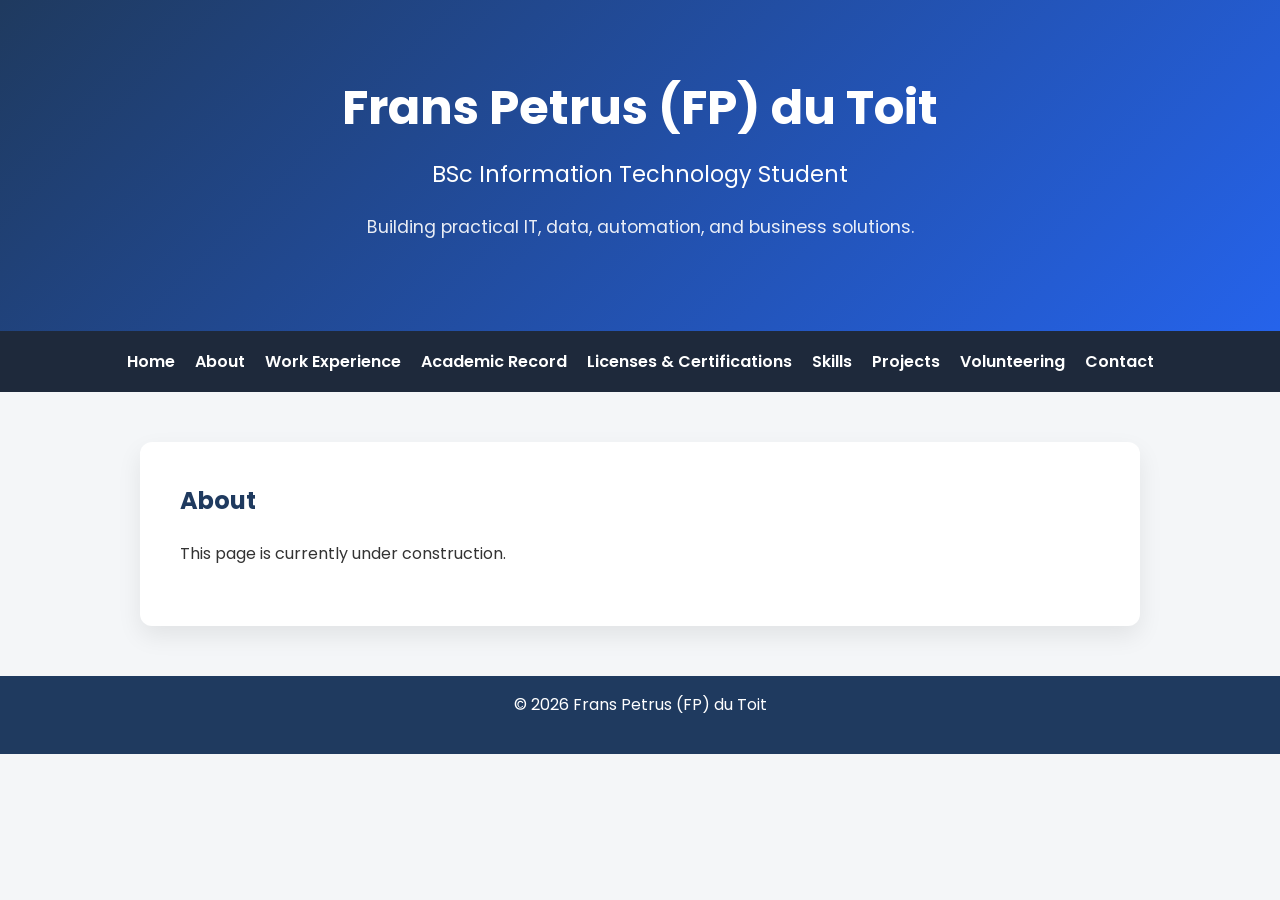
==== about.html @ 180866f0 "Create professional homepage hero section" ====
<!DOCTYPE html>
<html lang="en">
<head>
    <meta charset="UTF-8">
    <meta name="viewport" content="width=device-width, initial-scale=1.0">
    <title>Professional Portfolio | About</title>

    <link rel="preconnect" href="https://fonts.googleapis.com">
    <link rel="preconnect" href="https://fonts.gstatic.com" crossorigin>
    <link href="https://fonts.googleapis.com/css2?family=Poppins:wght@300;400;600;700&display=swap" rel="stylesheet">
    
    <link rel="stylesheet" href="style.css">
</head>
<body>

<header>
    <h1>Frans Petrus (FP) du Toit</h1>

    <p class="subtitle">
        BSc Information Technology Student
    </p>

    <p class="tagline">
        Building practical IT, data, automation, and business solutions.
    </p>
</header>

<nav>
    <a href="index.html">Home</a>
    <a href="about.html">About</a>
    <a href="work-experience.html">Work Experience</a>
    <a href="academic-record.html">Academic Record</a>
    <a href="licenses-certifications.html">Licenses & Certifications</a>
    <a href="skills.html">Skills</a>
    <a href="projects.html">Projects</a>
    <a href="volunteering.html">Volunteering</a>
    <a href="contact.html">Contact</a>
</nav>

<main>
    <h2>About</h2>

    <p>
        This page is currently under construction.
    </p>
</main>

<footer>
    <p>&copy; 2026 Frans Petrus (FP) du Toit</p>
</footer>

</body>
</html>
---- style.css ----
/* Reset some default browser spacing */
* {
    margin: 0;
    padding: 0;
    box-sizing: border-box;
}

/* General page styling */
body {
    font-family: "Poppins", Arial, sans-serif;
    line-height: 1.6;
    background-color: #f4f6f8;
    color: #333333;
}

/* Header */
header {
    background: linear-gradient(135deg, #1f3a5f, #2563eb);
    color: white;
    text-align: center;
    padding: 70px 20px;
}

/* Navigation */
nav {
    background-color: #1e293b;
    display: flex;
    justify-content: center;
    flex-wrap: wrap;
    gap: 20px;
    padding: 18px;
}

nav a {
    color: white;
    text-decoration: none;
    font-weight: 600;
    transition: color 0.3s ease;
}

nav a:hover {
    color: #38bdf8;
}

/* Main content */
main {
    max-width: 1000px;
    margin: 50px auto;
    padding: 40px;
    background: white;
    border-radius: 12px;
    box-shadow: 0 10px 25px rgba(0,0,0,0.08);
}

/* Footer */
footer {
    background-color: #1f3a5f;
    color: white;
    text-align: center;
    padding: 1rem;
    margin-top: 40px;
}

h1 {
    font-size: 3rem;
}

h2 {
    margin-bottom: 20px;
    color: #1f3a5f;
}

p {
    margin-bottom: 20px;
}

.button {
    display: inline-block;
    margin-top: 20px;
    margin-right: 15px;
    padding: 14px 28px;
    background-color: #2563eb;
    color: white;
    text-decoration: none;
    border-radius: 8px;
    font-weight: 600;
    transition: all 0.3s ease;
}

.button:hover {
    background-color: #1d4ed8;
    transform: translateY(-2px);
}

.button.secondary {
    background-color: #475569;
}

.button.secondary:hover {
    background-color: #334155;
}

.subtitle {
    font-size: 1.4rem;
    margin-top: 10px;
    font-weight: 400;
}

.tagline {
    margin-top: 20px;
    font-size: 1.1rem;
    opacity: 0.9;
}

nav a.active {
    color: #38bdf8;
}
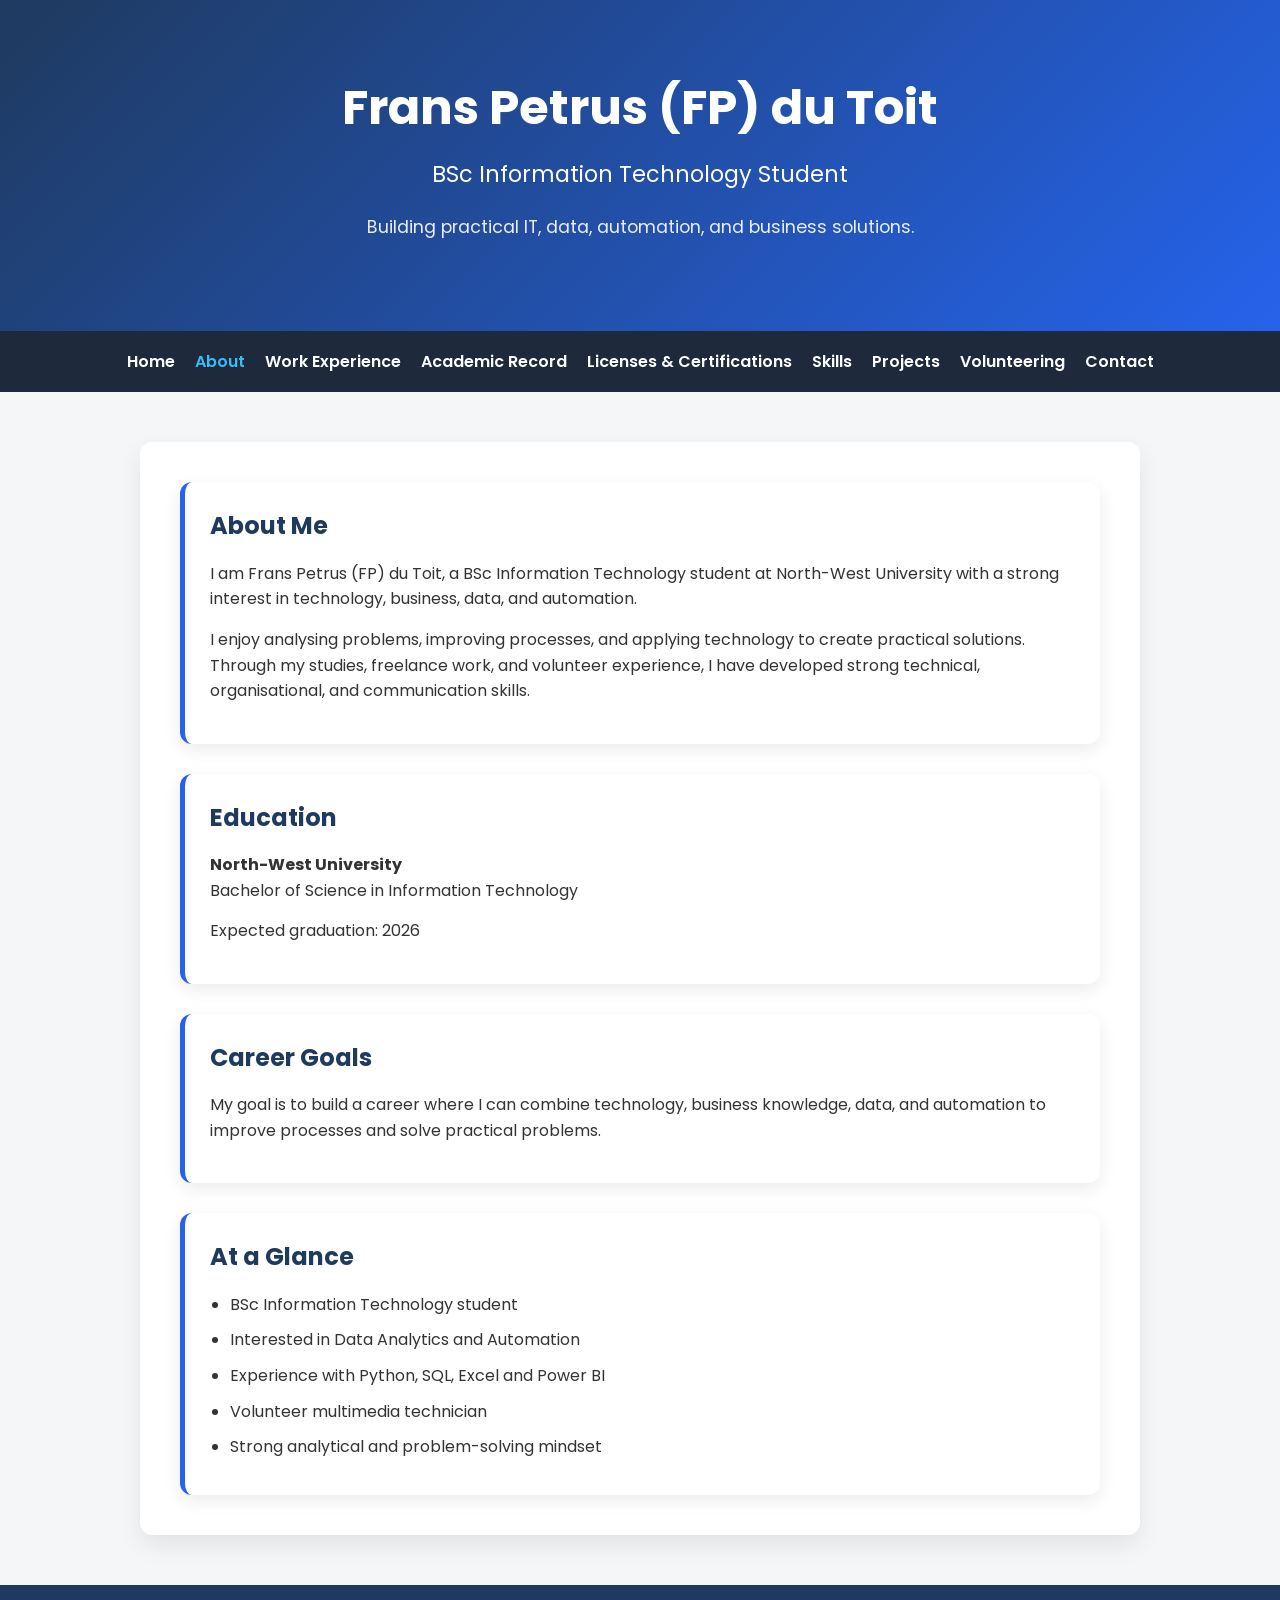
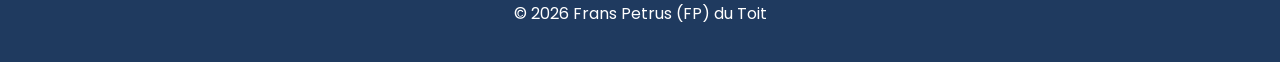
==== commit b46f86fb: "Create reusable card layout for content pages" ====
--- a/about.html
+++ b/about.html
@@ -10,6 +10,7 @@
     <link href="https://fonts.googleapis.com/css2?family=Poppins:wght@300;400;600;700&display=swap" rel="stylesheet">
     
     <link rel="stylesheet" href="style.css">
+
 </head>
 <body>
 
@@ -27,7 +28,7 @@
 
 <nav>
     <a href="index.html">Home</a>
-    <a href="about.html">About</a>
+    <a href="about.html" class="active">About</a>
     <a href="work-experience.html">Work Experience</a>
     <a href="academic-record.html">Academic Record</a>
     <a href="licenses-certifications.html">Licenses & Certifications</a>
@@ -38,11 +39,67 @@
 </nav>
 
 <main>
-    <h2>About</h2>
 
-    <p>
-        This page is currently under construction.
-    </p>
+    <section class="card">
+
+        <h2>About Me</h2>
+
+        <p>
+            I am Frans Petrus (FP) du Toit, a BSc Information Technology student
+            at North-West University with a strong interest in technology,
+            business, data, and automation.
+        </p>
+
+        <p>
+            I enjoy analysing problems, improving processes, and applying
+            technology to create practical solutions. Through my studies,
+            freelance work, and volunteer experience, I have developed strong
+            technical, organisational, and communication skills.
+        </p>
+
+    </section>
+
+    <section class="card">
+
+        <h2>Education</h2>
+
+        <p>
+            <strong>North-West University</strong><br>
+            Bachelor of Science in Information Technology
+        </p>
+
+        <p>
+            Expected graduation: 2026
+        </p>
+
+    </section>
+
+    <section class="card">
+
+        <h2>Career Goals</h2>
+
+        <p>
+            My goal is to build a career where I can combine technology,
+            business knowledge, data, and automation to improve processes and
+            solve practical problems.
+        </p>
+
+    </section>
+
+    <section class="card">
+
+        <h2>At a Glance</h2>
+
+        <ul>
+            <li>BSc Information Technology student</li>
+            <li>Interested in Data Analytics and Automation</li>
+            <li>Experience with Python, SQL, Excel and Power BI</li>
+            <li>Volunteer multimedia technician</li>
+            <li>Strong analytical and problem-solving mindset</li>
+        </ul>
+
+    </section>
+
 </main>
 
 <footer>
--- a/style.css
+++ b/style.css
@@ -114,4 +114,52 @@
 
 nav a.active {
     color: #38bdf8;
+}
+
+section {
+    margin-bottom: 50px;
+}
+
+ul {
+    margin-left: 25px;
+    margin-top: 15px;
+}
+
+li {
+    margin-bottom: 10px;
+}
+
+/* ------------------------------
+   Card Component
+------------------------------ */
+
+.card {
+    background-color: #ffffff;
+    border-radius: 12px;
+    padding: 25px;
+    margin-bottom: 30px;
+    box-shadow: 0 6px 18px rgba(0, 0, 0, 0.08);
+    border-left: 5px solid #2563eb;
+}
+
+.card h2 {
+    margin-bottom: 15px;
+    color: #1f3a5f;
+}
+
+.card h3 {
+    margin-bottom: 10px;
+    color: #334155;
+}
+
+.card p {
+    margin-bottom: 15px;
+}
+
+.card ul {
+    margin-left: 20px;
+}
+
+main section:last-child {
+    margin-bottom: 0;
 }
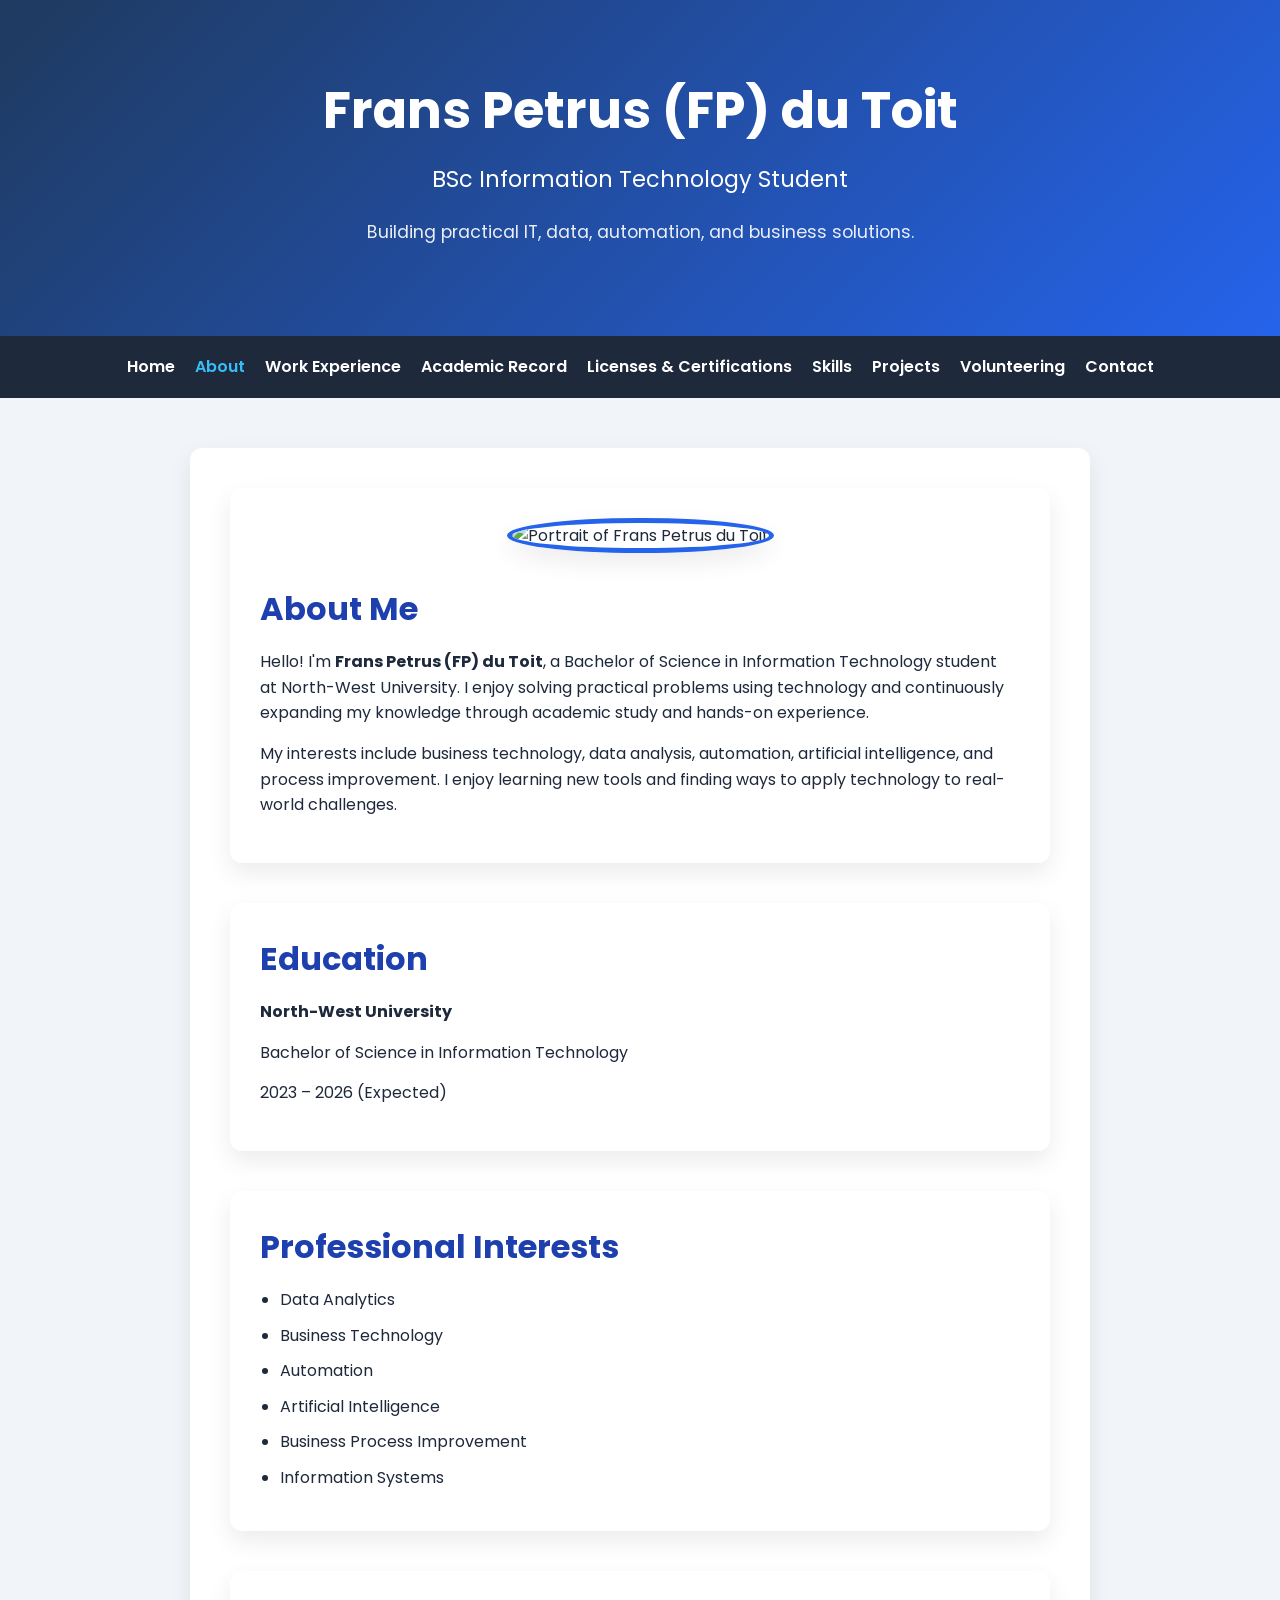
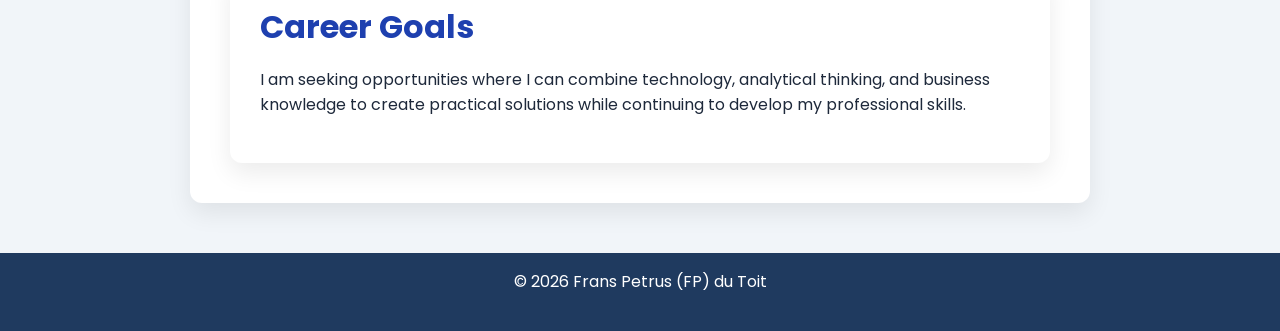
==== commit 4a1cf4d5: "Add supporting academic document structure" ====
--- a/about.html
+++ b/about.html
@@ -40,65 +40,78 @@
 
 <main>
 
-    <section class="card">
+    <article class="card">
+        <figure class="profile-image">
+
+            <img
+                src="images/profile.jpg"
+                alt="Portrait of Frans Petrus du Toit">
+
+         </figure>
 
         <h2>About Me</h2>
 
         <p>
-            I am Frans Petrus (FP) du Toit, a BSc Information Technology student
-            at North-West University with a strong interest in technology,
-            business, data, and automation.
+            Hello! I'm <strong>Frans Petrus (FP) du Toit</strong>, a Bachelor of
+            Science in Information Technology student at North-West University.
+            I enjoy solving practical problems using technology and continuously
+            expanding my knowledge through academic study and hands-on experience.
         </p>
 
         <p>
-            I enjoy analysing problems, improving processes, and applying
-            technology to create practical solutions. Through my studies,
-            freelance work, and volunteer experience, I have developed strong
-            technical, organisational, and communication skills.
+            My interests include business technology, data analysis,
+            automation, artificial intelligence, and process improvement. I
+            enjoy learning new tools and finding ways to apply technology to
+            real-world challenges.
         </p>
 
-    </section>
+    </article>
 
-    <section class="card">
+    <article class="card">
 
         <h2>Education</h2>
 
         <p>
-            <strong>North-West University</strong><br>
+            <strong>North-West University</strong>
+        </p>
+
+        <p>
             Bachelor of Science in Information Technology
         </p>
 
         <p>
-            Expected graduation: 2026
+            <time datetime="2023">2023</time> –
+            <time datetime="2026">2026 (Expected)</time>
         </p>
 
-    </section>
+    </article>
 
-    <section class="card">
+    <article class="card">
+
+        <h2>Professional Interests</h2>
+
+        <ul>
+            <li>Data Analytics</li>
+            <li>Business Technology</li>
+            <li>Automation</li>
+            <li>Artificial Intelligence</li>
+            <li>Business Process Improvement</li>
+            <li>Information Systems</li>
+        </ul>
+
+    </article>
+
+    <article class="card">
 
         <h2>Career Goals</h2>
 
         <p>
-            My goal is to build a career where I can combine technology,
-            business knowledge, data, and automation to improve processes and
-            solve practical problems.
+            I am seeking opportunities where I can combine technology,
+            analytical thinking, and business knowledge to create practical
+            solutions while continuing to develop my professional skills.
         </p>
 
-    </section>
-
-    <section class="card">
-
-        <h2>At a Glance</h2>
-
-        <ul>
-            <li>BSc Information Technology student</li>
-            <li>Interested in Data Analytics and Automation</li>
-            <li>Experience with Python, SQL, Excel and Power BI</li>
-            <li>Volunteer multimedia technician</li>
-            <li>Strong analytical and problem-solving mindset</li>
-        </ul>
-
-    </section>
+    </article>
 
 </main>
 
--- a/style.css
+++ b/style.css
@@ -1,29 +1,115 @@
-/* Reset some default browser spacing */
+/* =========================================================
+   FP du Toit Professional Portfolio
+   Main Stylesheet
+========================================================= */
+
+/* =========================================================
+   CSS Variables
+========================================================= */
+
+:root {
+    --primary: #2563eb;
+    --primary-dark: #1e40af;
+    --secondary: #475569;
+
+    --background: #f1f5f9;
+    --surface: #ffffff;
+
+    --text: #1e293b;
+    --text-light: #64748b;
+
+    --shadow: 0 10px 25px rgba(0, 0, 0, 0.08);
+    --shadow-hover: 0 18px 35px rgba(0, 0, 0, 0.12);
+
+    --radius: 12px;
+}
+
+/* =========================================================
+   Global Styles
+========================================================= */
+
+html {
+    scroll-behavior: smooth;
+}
+
 * {
     margin: 0;
     padding: 0;
     box-sizing: border-box;
 }
 
-/* General page styling */
 body {
     font-family: "Poppins", Arial, sans-serif;
     line-height: 1.6;
-    background-color: #f4f6f8;
-    color: #333333;
-}
-
-/* Header */
+    background-color: var(--background);
+    color: var(--text);
+}
+
+/* =========================================================
+   Typography
+========================================================= */
+
+h1 {
+    font-size: 3.2rem;
+    font-weight: 700;
+}
+
+h2 {
+    font-size: 2rem;
+    color: var(--primary-dark);
+    margin-bottom: 20px;
+}
+
+h3 {
+    color: var(--text);
+}
+
+p {
+    margin-bottom: 20px;
+}
+
+main p {
+    max-width: 75ch;
+}
+
+ul {
+    margin-left: 25px;
+    margin-top: 15px;
+}
+
+li {
+    margin-bottom: 10px;
+}
+
+/* =========================================================
+   Header
+========================================================= */
+
 header {
-    background: linear-gradient(135deg, #1f3a5f, #2563eb);
+    background: linear-gradient(135deg, #1f3a5f, var(--primary));
     color: white;
     text-align: center;
     padding: 70px 20px;
 }
 
-/* Navigation */
+.subtitle {
+    margin-top: 10px;
+    font-size: 1.4rem;
+    font-weight: 400;
+}
+
+.tagline {
+    margin-top: 20px;
+    font-size: 1.1rem;
+    opacity: 0.9;
+}
+
+/* =========================================================
+   Navigation
+========================================================= */
+
 nav {
-    background-color: #1e293b;
+    background-color: var(--text);
     display: flex;
     justify-content: center;
     flex-wrap: wrap;
@@ -42,114 +128,98 @@
     color: #38bdf8;
 }
 
-/* Main content */
+nav a.active {
+    color: #38bdf8;
+}
+
+/* =========================================================
+   Main Content
+========================================================= */
+
 main {
-    max-width: 1000px;
+    max-width: 900px;
     margin: 50px auto;
     padding: 40px;
-    background: white;
-    border-radius: 12px;
-    box-shadow: 0 10px 25px rgba(0,0,0,0.08);
-}
-
-/* Footer */
-footer {
-    background-color: #1f3a5f;
-    color: white;
-    text-align: center;
-    padding: 1rem;
-    margin-top: 40px;
-}
-
-h1 {
-    font-size: 3rem;
-}
-
-h2 {
-    margin-bottom: 20px;
-    color: #1f3a5f;
-}
-
-p {
-    margin-bottom: 20px;
-}
+    background: var(--surface);
+    border-radius: var(--radius);
+    box-shadow: var(--shadow);
+}
+
+main > * {
+    margin-bottom: 40px;
+}
+
+main > *:last-child {
+    margin-bottom: 0;
+}
+
+/* =========================================================
+   Buttons
+========================================================= */
 
 .button {
     display: inline-block;
     margin-top: 20px;
     margin-right: 15px;
+
     padding: 14px 28px;
-    background-color: #2563eb;
-    color: white;
+
+    background-color: var(--primary);
+    color: white;
+
     text-decoration: none;
+    font-weight: 600;
+
     border-radius: 8px;
-    font-weight: 600;
-    transition: all 0.3s ease;
+
+    transition:
+        background-color 0.3s ease,
+        transform 0.3s ease;
 }
 
 .button:hover {
-    background-color: #1d4ed8;
+    background-color: var(--primary-dark);
     transform: translateY(-2px);
 }
 
 .button.secondary {
-    background-color: #475569;
+    background-color: var(--secondary);
 }
 
 .button.secondary:hover {
     background-color: #334155;
 }
 
-.subtitle {
-    font-size: 1.4rem;
-    margin-top: 10px;
-    font-weight: 400;
-}
-
-.tagline {
-    margin-top: 20px;
-    font-size: 1.1rem;
-    opacity: 0.9;
-}
-
-nav a.active {
-    color: #38bdf8;
-}
-
-section {
-    margin-bottom: 50px;
-}
-
-ul {
-    margin-left: 25px;
-    margin-top: 15px;
-}
-
-li {
-    margin-bottom: 10px;
-}
-
-/* ------------------------------
-   Card Component
------------------------------- */
+/* =========================================================
+   Cards
+========================================================= */
 
 .card {
-    background-color: #ffffff;
-    border-radius: 12px;
-    padding: 25px;
-    margin-bottom: 30px;
-    box-shadow: 0 6px 18px rgba(0, 0, 0, 0.08);
-    border-left: 5px solid #2563eb;
+    background: var(--surface);
+
+    padding: 30px;
+
+    border-radius: var(--radius);
+
+    box-shadow: var(--shadow);
+
+    transition:
+        transform 0.25s ease,
+        box-shadow 0.25s ease;
+}
+
+.card:hover {
+    transform: translateY(-5px);
+    box-shadow: var(--shadow-hover);
 }
 
 .card h2 {
+    color: var(--primary-dark);
     margin-bottom: 15px;
-    color: #1f3a5f;
 }
 
 .card h3 {
     margin-bottom: 10px;
-    color: #334155;
 }
 
 .card p {
@@ -160,6 +230,86 @@
     margin-left: 20px;
 }
 
-main section:last-child {
-    margin-bottom: 0;
+/* =========================================================
+   Footer
+========================================================= */
+
+footer {
+    margin-top: 40px;
+    padding: 1rem;
+
+    background-color: #1f3a5f;
+    color: white;
+
+    text-align: center;
+}
+
+/* =========================================================
+   Profile Image
+========================================================= */
+
+.profile-image {
+    text-align: center;
+    margin-bottom: 30px;
+}
+
+.profile-image img {
+    width: 180px;
+    height: 180px;
+
+    object-fit: cover;
+
+    border-radius: 50%;
+
+    border: 5px solid var(--primary);
+
+    box-shadow: var(--shadow);
+}
+
+/* =========================================================
+   Animation
+========================================================= */
+
+@keyframes fadeIn {
+
+    from {
+        opacity: 0;
+        transform: translateY(15px);
+    }
+
+    to {
+        opacity: 1;
+        transform: translateY(0);
+    }
+
+}
+
+.card {
+    animation: fadeIn .6s ease;
+}
+
+/* =========================================================
+   Tables
+========================================================= */
+
+table {
+    width: 100%;
+    border-collapse: collapse;
+    margin-top: 20px;
+}
+
+th {
+    background: var(--primary);
+    color: white;
+    text-align: left;
+    padding: 12px;
+}
+
+td {
+    padding: 12px;
+    border-bottom: 1px solid #e2e8f0;
+}
+
+tr:hover {
+    background: #f8fafc;
 }
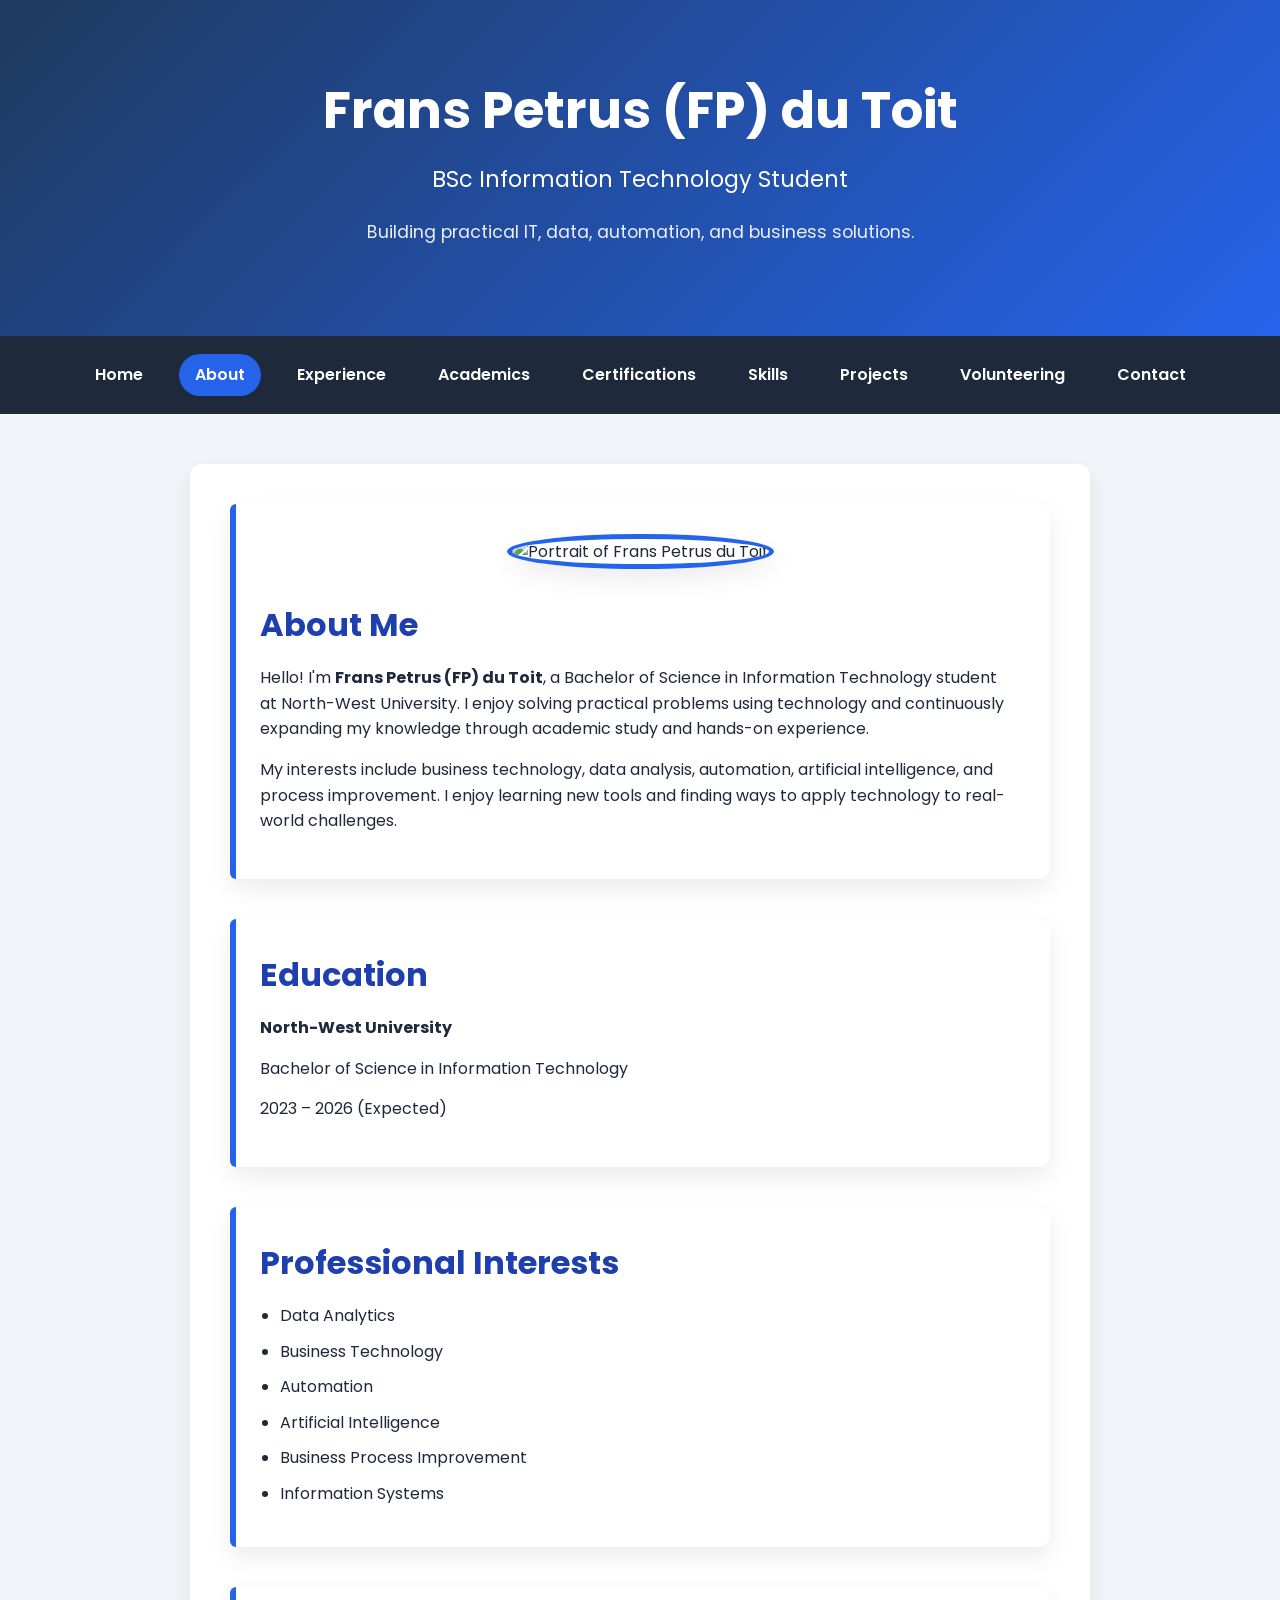
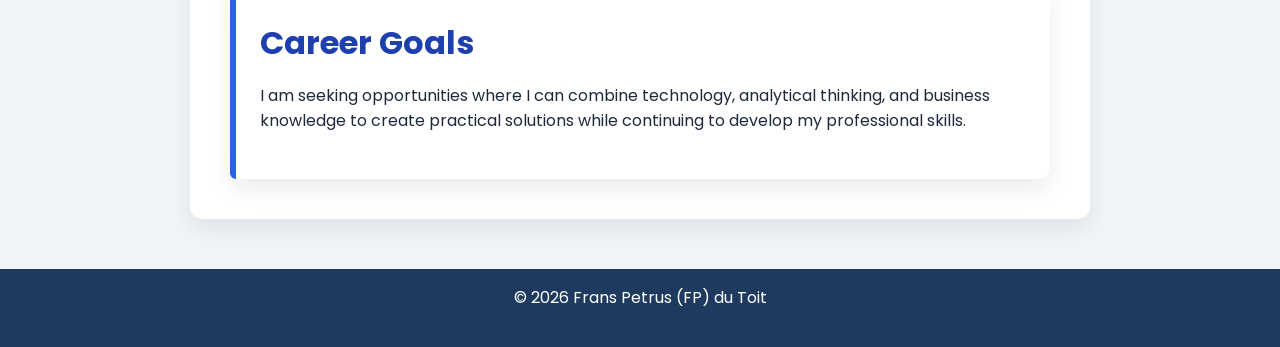
==== commit 874f5bbc: "Create JavaScript foundation for academic records" ====
--- a/about.html
+++ b/about.html
@@ -29,9 +29,9 @@
 <nav>
     <a href="index.html">Home</a>
     <a href="about.html" class="active">About</a>
-    <a href="work-experience.html">Work Experience</a>
-    <a href="academic-record.html">Academic Record</a>
-    <a href="licenses-certifications.html">Licenses & Certifications</a>
+    <a href="work-experience.html">Experience</a>
+    <a href="academic-record.html">Academics</a>
+    <a href="licenses-certifications.html">Certifications</a>
     <a href="skills.html">Skills</a>
     <a href="projects.html">Projects</a>
     <a href="volunteering.html">Volunteering</a>
--- a/style.css
+++ b/style.css
@@ -124,12 +124,26 @@
     transition: color 0.3s ease;
 }
 
+nav a {
+    padding: 8px 16px;
+    border-radius: 999px;
+
+    transition: all .25s ease;
+}
+
 nav a:hover {
-    color: #38bdf8;
+    background: rgba(255,255,255,.12);
+    color: white;
 }
 
 nav a.active {
-    color: #38bdf8;
+    color: white;
+
+    background: var(--primary);
+
+    padding: 8px 16px;
+
+    border-radius: 999px;
 }
 
 /* =========================================================
@@ -206,6 +220,24 @@
     transition:
         transform 0.25s ease,
         box-shadow 0.25s ease;
+
+    position: relative;
+}
+
+.card::before {
+    content: "";
+
+    position: absolute;
+
+    top: 0;
+    left: 0;
+
+    width: 6px;
+    height: 100%;
+
+    background: var(--primary);
+
+    border-radius: 12px 0 0 12px;
 }
 
 .card:hover {
@@ -218,8 +250,36 @@
     margin-bottom: 15px;
 }
 
+/* =========================================================
+   Work Experience Cards
+========================================================= */
+
+.card header {
+    border-bottom: 2px solid #e2e8f0;
+    margin-bottom: 25px;
+    padding-bottom: 20px;
+}
+
+.card header h2 {
+    color: var(--primary);
+    font-size: 2rem;
+    margin-bottom: 10px;
+}
+
+.card header p {
+    margin-bottom: 8px;
+    color: var(--text-light);
+}
+
+.card header strong {
+    color: var(--text);
+}
+
 .card h3 {
-    margin-bottom: 10px;
+    color: var(--primary-dark);
+    margin-top: 25px;
+    margin-bottom: 12px;
+    font-size: 1.25rem;
 }
 
 .card p {
@@ -289,6 +349,71 @@
 }
 
 /* =========================================================
+   Timeline
+========================================================= */
+
+.timeline {
+    position: relative;
+    margin-left: 20px;
+    padding-left: 30px;
+}
+
+.timeline::before {
+    content: "";
+    position: absolute;
+    left: 0;
+    top: 0;
+    bottom: 0;
+
+    width: 4px;
+    background: var(--primary);
+
+    border-radius: 5px;
+}
+
+.timeline-item {
+    position: relative;
+    margin-bottom: 40px;
+}
+
+.timeline-item:last-child {
+    margin-bottom: 0;
+}
+
+.timeline-item::before {
+    content: "";
+
+    position: absolute;
+
+    left: -39px;
+    top: 8px;
+
+    width: 16px;
+    height: 16px;
+
+    background: white;
+    border: 4px solid var(--primary);
+
+    border-radius: 50%;
+}
+
+.timeline-date {
+    color: var(--text-light);
+    font-weight: 600;
+    margin-bottom: 5px;
+}
+
+.timeline-title {
+    color: var(--primary-dark);
+    margin-bottom: 5px;
+}
+
+.timeline-company {
+    font-weight: 600;
+    margin-bottom: 15px;
+}
+
+/* =========================================================
    Tables
 ========================================================= */
 
@@ -312,4 +437,25 @@
 
 tr:hover {
     background: #f8fafc;
+}
+
+/* =========================================================
+   Skill Tags
+========================================================= */
+
+.skill-tags {
+    display: flex;
+    flex-wrap: wrap;
+    gap: 10px;
+    margin-top: 15px;
+    margin-bottom: 10px;
+}
+
+.skill-tags span {
+    background-color: var(--primary);
+    color: white;
+    padding: 8px 14px;
+    border-radius: 999px;
+    font-size: 0.9rem;
+    font-weight: 500;
 }
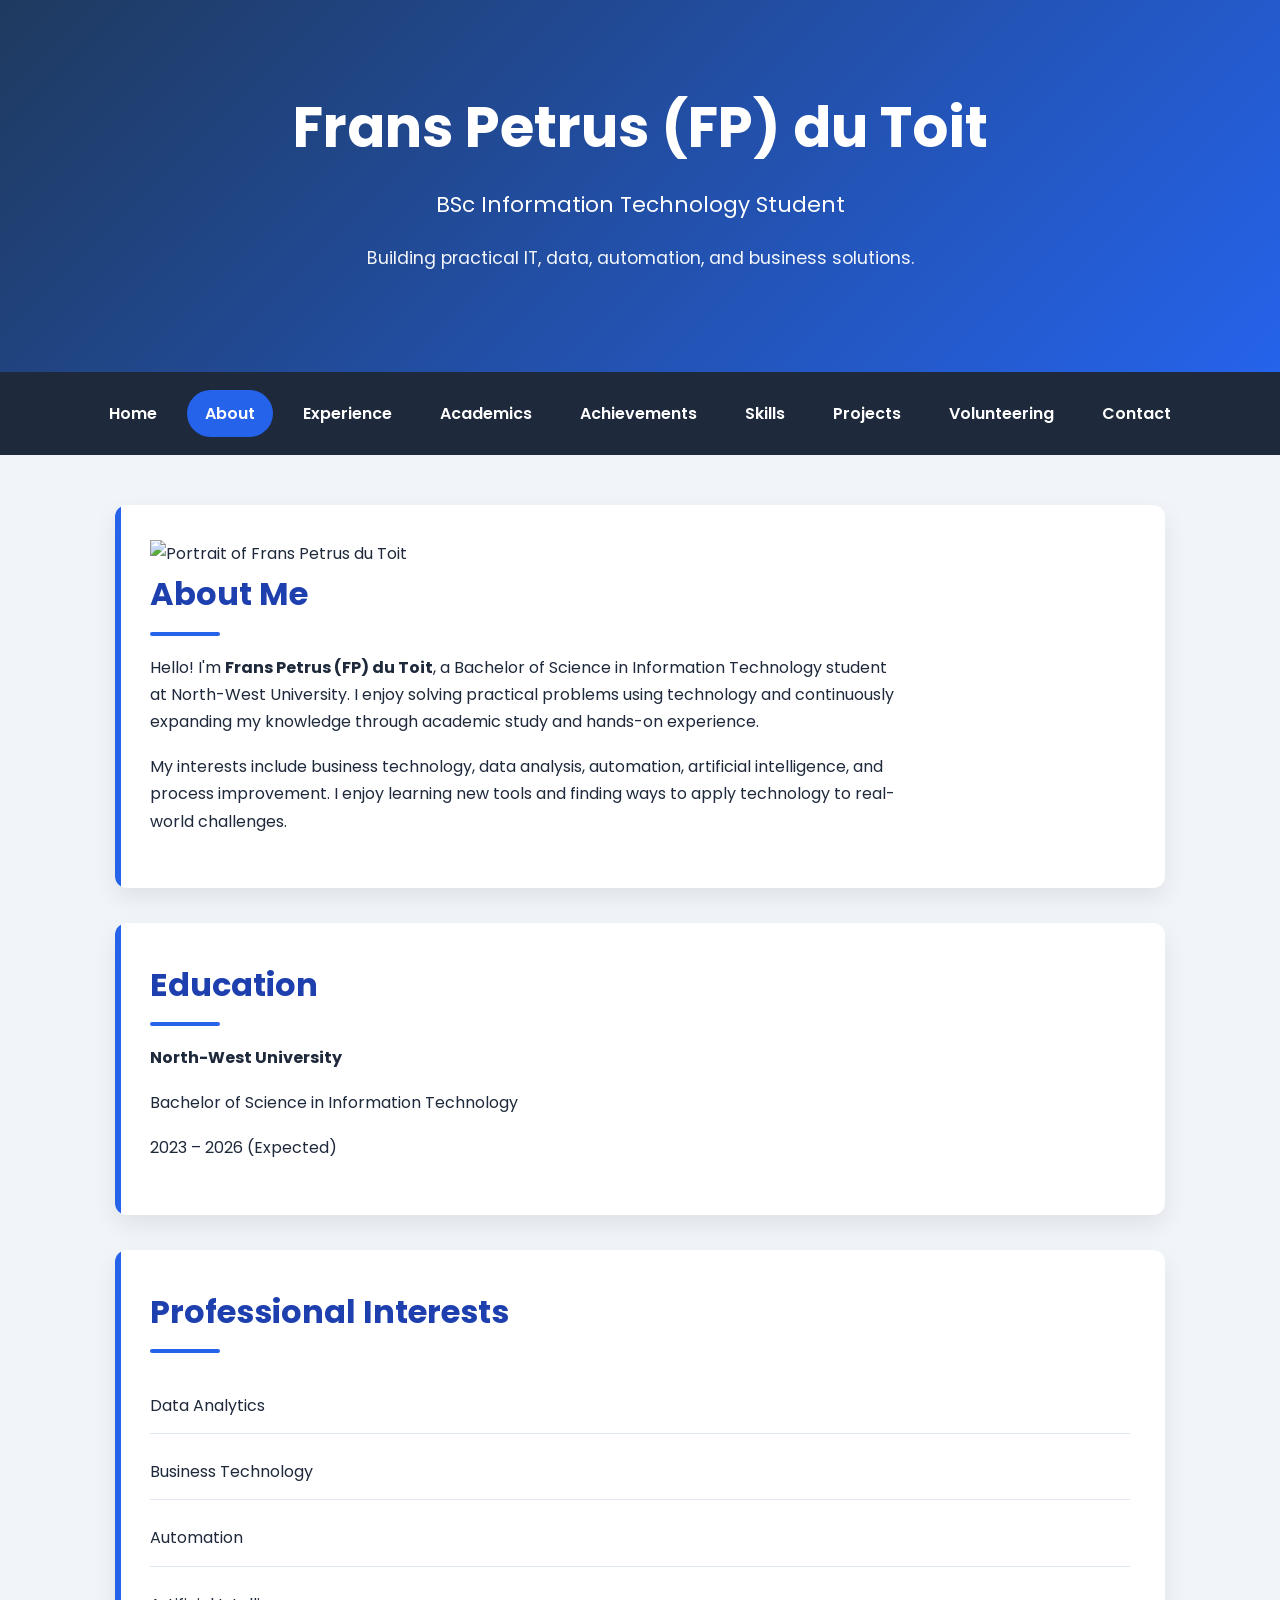
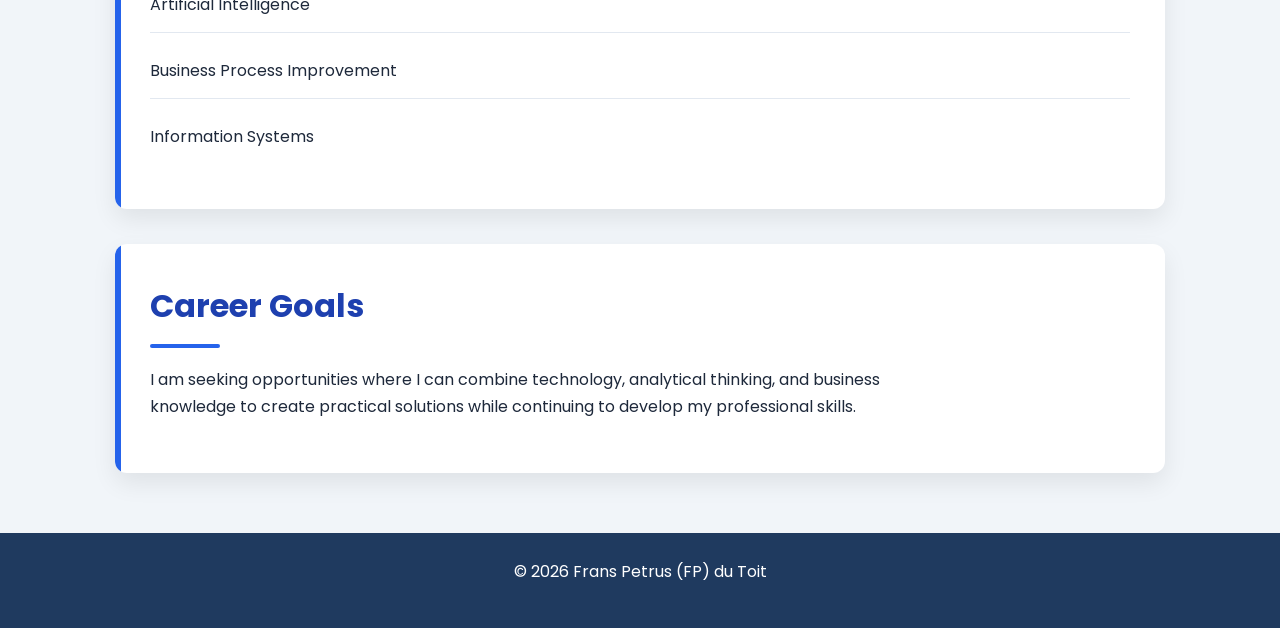
==== commit 8195be8e: "Add Achievements and Skills pages" ====
--- a/about.html
+++ b/about.html
@@ -31,7 +31,7 @@
     <a href="about.html" class="active">About</a>
     <a href="work-experience.html">Experience</a>
     <a href="academic-record.html">Academics</a>
-    <a href="licenses-certifications.html">Certifications</a>
+    <a href="achievements.html">Achievements</a>
     <a href="skills.html">Skills</a>
     <a href="projects.html">Projects</a>
     <a href="volunteering.html">Volunteering</a>
--- a/style.css
+++ b/style.css
@@ -8,8 +8,10 @@
 ========================================================= */
 
 :root {
+
     --primary: #2563eb;
     --primary-dark: #1e40af;
+
     --secondary: #475569;
 
     --background: #f1f5f9;
@@ -18,31 +20,54 @@
     --text: #1e293b;
     --text-light: #64748b;
 
-    --shadow: 0 10px 25px rgba(0, 0, 0, 0.08);
-    --shadow-hover: 0 18px 35px rgba(0, 0, 0, 0.12);
+    --border: #e2e8f0;
+
+    --shadow: 0 10px 25px rgba(0, 0, 0, .08);
 
     --radius: 12px;
-}
-
-/* =========================================================
-   Global Styles
-========================================================= */
-
-html {
-    scroll-behavior: smooth;
-}
+
+}
+
+/* =========================================================
+   Reset
+========================================================= */
 
 * {
+
     margin: 0;
     padding: 0;
     box-sizing: border-box;
-}
+
+}
+
+html {
+
+    scroll-behavior: smooth;
+
+}
+
+/* =========================================================
+   Base Styles
+========================================================= */
 
 body {
+
     font-family: "Poppins", Arial, sans-serif;
-    line-height: 1.6;
-    background-color: var(--background);
+
+    line-height: 1.7;
+
     color: var(--text);
+
+    background: var(--background);
+
+}
+
+img {
+
+    max-width: 100%;
+
+    display: block;
+
 }
 
 /* =========================================================
@@ -50,412 +75,1260 @@
 ========================================================= */
 
 h1 {
-    font-size: 3.2rem;
+
+    font-size: 3.5rem;
+
     font-weight: 700;
+
+    margin-bottom: 12px;
+
 }
 
 h2 {
+
+    color: var(--primary-dark);
+
     font-size: 2rem;
+
+    margin-bottom: 18px;
+
+}
+
+h3 {
+
+    color: var(--secondary);
+
+    font-size: 1.25rem;
+
+    margin-top: 25px;
+
+    margin-bottom: 12px;
+
+}
+
+p {
+
+    margin-bottom: 18px;
+
+}
+
+main p {
+
+    max-width: 75ch;
+
+}
+
+/* =========================================================
+   Header
+========================================================= */
+
+header {
+
+    background: linear-gradient(135deg, #1f3a5f, #2563eb);
+
+    color: white;
+
+    text-align: center;
+
+    padding: 80px 20px;
+
+}
+
+.subtitle {
+
+    font-size: 1.35rem;
+
+    font-weight: 400;
+
+    margin-top: 10px;
+
+}
+
+.tagline {
+
+    margin-top: 20px;
+
+    font-size: 1.1rem;
+
+    opacity: .95;
+
+}
+
+/* =========================================================
+   Navigation
+========================================================= */
+
+nav {
+
+    background: #1e293b;
+
+    display: flex;
+
+    justify-content: center;
+
+    flex-wrap: wrap;
+
+    gap: 12px;
+
+    padding: 18px;
+
+}
+
+nav a {
+
+    color: white;
+
+    text-decoration: none;
+
+    padding: 10px 18px;
+
+    border-radius: 999px;
+
+    font-weight: 600;
+
+    transition: all .25s ease;
+
+}
+
+nav a:hover {
+
+    background: rgba(255,255,255,.15);
+
+}
+
+nav a.active {
+
+    background: var(--primary);
+
+    color: white;
+
+}
+
+/* =========================================================
+   Main Layout
+========================================================= */
+
+main {
+
+    max-width: 1100px;
+
+    margin: 50px auto;
+
+    padding: 0 25px;
+
+    display: flex;
+
+    flex-direction: column;
+
+    gap: 35px;
+
+}
+
+section {
+
+    display: flex;
+
+    flex-direction: column;
+
+    gap: 15px;
+
+}
+
+/* =========================================================
+   Cards
+========================================================= */
+
+.card {
+
+    position: relative;
+
+    overflow: hidden;
+
+    background: var(--surface);
+
+    border-radius: var(--radius);
+
+    padding: 35px;
+
+    box-shadow: var(--shadow);
+
+    transition:
+        transform .25s ease,
+        box-shadow .25s ease;
+
+}
+
+.card:hover {
+
+    transform: translateY(-4px);
+
+    box-shadow: 0 18px 35px rgba(0,0,0,.12);
+
+}
+
+.card::before {
+
+    content: "";
+
+    position: absolute;
+
+    left: 0;
+
+    top: 0;
+
+    width: 6px;
+
+    height: 100%;
+
+    background: var(--primary);
+
+}
+
+.card header {
+
+    border-bottom: 2px solid var(--border);
+
+    padding-bottom: 20px;
+
+    margin-bottom: 25px;
+
+}
+
+.card header h2 {
+
+    margin-bottom: 10px;
+
+}
+
+.card header p {
+
+    color: var(--text-light);
+
+    margin-bottom: 8px;
+
+}
+
+/* =========================================================
+   Buttons
+========================================================= */
+
+.button {
+
+    display: inline-flex;
+
+    align-items: center;
+
+    justify-content: center;
+
+    gap: 8px;
+
+    margin-top: 15px;
+
+    margin-right: 12px;
+
+    padding: 14px 28px;
+
+    background: var(--primary);
+
+    color: white;
+
+    text-decoration: none;
+
+    font-weight: 600;
+
+    border-radius: 999px;
+
+    transition: all .25s ease;
+
+}
+
+.button:hover {
+
+    transform: translateY(-3px);
+
+    box-shadow: 0 10px 18px rgba(37,99,235,.25);
+
+}
+
+.button.secondary {
+
+    background: var(--secondary);
+
+}
+
+.button.secondary:hover {
+
+    background: #334155;
+
+}
+
+/* =========================================================
+   Lists
+========================================================= */
+
+ul {
+
+    margin-left: 25px;
+
+}
+
+li {
+
+    margin-bottom: 10px;
+
+}
+
+/* =========================================================
+   Skill Tags
+========================================================= */
+
+.skill-tags {
+
+    display: flex;
+
+    flex-wrap: wrap;
+
+    gap: 10px;
+
+    margin-top: 15px;
+
+}
+
+.skill-tags span {
+
+    background: #dbeafe;
+
     color: var(--primary-dark);
+
+    padding: 8px 14px;
+
+    border-radius: 999px;
+
+    font-size: .9rem;
+
+    font-weight: 600;
+
+}
+
+/* =========================================================
+   Statistics Cards
+========================================================= */
+
+.stats-grid {
+
+    display: grid;
+
+    grid-template-columns: repeat(auto-fit, minmax(220px, 1fr));
+
+    gap: 25px;
+
+}
+
+.stat-card {
+
+    background: var(--surface);
+
+    text-align: center;
+
+    padding: 35px 20px;
+
+    border-radius: var(--radius);
+
+    box-shadow: var(--shadow);
+
+    transition: transform .25s ease;
+
+}
+
+.stat-card:hover {
+
+    transform: translateY(-4px);
+
+}
+
+.stat-card h2 {
+
+    color: var(--primary);
+
+    font-size: 2.7rem;
+
+    margin-bottom: 8px;
+
+}
+
+.stat-card p {
+
+    margin: 0;
+
+    color: var(--text-light);
+
+    font-weight: 600;
+
+}
+
+/* =========================================================
+   Academic Years
+========================================================= */
+
+#academic-years {
+
+    display: flex;
+
+    flex-direction: column;
+
+    gap: 35px;
+
+}
+
+/* =========================================================
+   Academic Tables
+========================================================= */
+
+.results-table {
+
+    width: 100%;
+
+    border-collapse: collapse;
+
+    margin-top: 20px;
+
+}
+
+.results-table th {
+
+    background: var(--primary);
+
+    color: white;
+
+    text-align: left;
+
+    padding: 14px;
+
+}
+
+.results-table td {
+
+    padding: 14px;
+
+    border-bottom: 1px solid var(--border);
+
+}
+
+.results-table tr:hover {
+
+    background: #f8fafc;
+
+}
+
+/* =========================================================
+   Forms
+========================================================= */
+
+input,
+textarea {
+
+    width: 100%;
+
+    padding: 12px;
+
+    border: 1px solid var(--border);
+
+    border-radius: 8px;
+
+    font: inherit;
+
+}
+
+textarea {
+
+    resize: vertical;
+
+}
+
+/* =========================================================
+   Footer
+========================================================= */
+
+footer {
+
+    background: #1f3a5f;
+
+    color: white;
+
+    text-align: center;
+
+    padding: 25px;
+
+    margin-top: 60px;
+
+}
+
+/* =========================================================
+   Responsive Design
+========================================================= */
+
+@media (max-width: 768px) {
+
+    h1 {
+
+        font-size: 2.5rem;
+
+    }
+
+    h2 {
+
+        font-size: 1.7rem;
+
+    }
+
+    main {
+
+        padding: 0 18px;
+
+    }
+
+    .card {
+
+        padding: 25px;
+
+    }
+
+    nav {
+
+        gap: 8px;
+
+    }
+
+    nav a {
+
+        padding: 8px 14px;
+
+        font-size: .95rem;
+
+    }
+
+    .results-table {
+
+        font-size: .9rem;
+
+    }
+
+}
+
+/* =========================================================
+   Academic Highlights
+========================================================= */
+
+.highlights-grid{
+
+    display:grid;
+
+    grid-template-columns:repeat(auto-fit,minmax(240px,1fr));
+
+    gap:25px;
+
+}
+
+.highlight-card{
+
+    background:#f8fafc;
+
+    border:1px solid var(--border);
+
+    border-radius:var(--radius);
+
+    padding:28px;
+
+    text-align:center;
+
+    transition:.25s;
+
+}
+
+.highlight-card:hover{
+
+    transform:translateY(-5px);
+
+    border-color:var(--primary);
+
+}
+
+.highlight-card h3{
+
+    margin:0;
+
+    font-size:2.4rem;
+
+    color:var(--primary);
+
+}
+
+.highlight-card h4{
+
+    margin:12px 0 8px;
+
+    color:var(--primary-dark);
+
+}
+
+.highlight-card p{
+
+    margin:0;
+
+    color:var(--text-light);
+
+}
+
+/* =========================================================
+   Modern Academic Timeline
+========================================================= */
+
+.timeline {
+
+    position: relative;
+
+    display: flex;
+
+    flex-direction: column;
+
+    gap: 45px;
+
+    margin-top: 50px;
+
+    padding-left: 40px;
+
+}
+
+/* Vertical timeline */
+
+.timeline::before {
+
+    content: "";
+
+    position: absolute;
+
+    left: 13px;
+
+    top: 10px;
+
+    bottom: 10px;
+
+    width: 4px;
+
+    background: linear-gradient(
+        to bottom,
+        var(--primary),
+        #60a5fa
+    );
+
+    border-radius: 999px;
+
+}
+
+/* Each year */
+
+.timeline-card {
+
+    position: relative;
+
+}
+
+/* Timeline circle */
+
+.timeline-card::before {
+
+    content: "";
+
+    position: absolute;
+
+    left: -40px;
+
+    top: 12px;
+
+    width: 24px;
+
+    height: 24px;
+
+    background: white;
+
+    border: 5px solid var(--primary);
+
+    border-radius: 50%;
+
+    z-index: 5;
+
+}
+
+/* Year heading */
+
+.timeline-year {
+
+    margin-bottom: 18px;
+
+}
+
+.timeline-year h2 {
+
+    display: inline-block;
+
+    color: var(--primary-dark);
+
+    font-size: 2rem;
+
+    font-weight: 700;
+
+    padding-bottom: 8px;
+
+    border-bottom: 3px solid var(--primary);
+
+}
+
+/* Content card */
+
+.timeline-content {
+
+    background: white;
+
+    border-radius: var(--radius);
+
+    padding: 35px;
+
+    box-shadow: var(--shadow);
+
+    transition: .25s;
+
+}
+.timeline-content h3 {
+
+    color: var(--primary-dark);
+
+    font-size: 1.3rem;
+
     margin-bottom: 20px;
-}
-
-h3 {
-    color: var(--text);
-}
-
-p {
-    margin-bottom: 20px;
-}
-
-main p {
-    max-width: 75ch;
-}
-
-ul {
-    margin-left: 25px;
-    margin-top: 15px;
-}
-
-li {
+
+    padding-left: 14px;
+
+    border-left: 4px solid var(--primary);
+
+}
+
+.timeline-content:hover {
+
+    transform: translateY(-4px);
+
+    box-shadow: 0 18px 35px rgba(0,0,0,.10);
+
+}
+
+.timeline-content hr {
+
+    margin: 35px 0;
+
+    border: none;
+
+    border-top: 1px solid #e2e8f0;
+
+}
+
+.timeline-card {
+
+    opacity: 0;
+
+    transform: translateY(30px);
+
+    animation: fadeUp .7s ease forwards;
+
+}
+
+.timeline-card:nth-child(1) {
+
+    animation-delay: .1s;
+
+}
+
+.timeline-card:nth-child(2) {
+
+    animation-delay: .2s;
+
+}
+
+.timeline-card:nth-child(3) {
+
+    animation-delay: .3s;
+
+}
+
+.timeline-card:nth-child(4) {
+
+    animation-delay: .4s;
+
+}
+
+@keyframes fadeUp {
+
+    from {
+
+        opacity: 0;
+
+        transform: translateY(30px);
+
+    }
+
+    to {
+
+        opacity: 1;
+
+        transform: translateY(0);
+
+    }
+
+}
+
+.module-row {
+
+    display: grid;
+
+    grid-template-columns: 1fr 80px 130px;
+
+    align-items: center;
+
+    gap: 20px;
+
+    padding: 16px 18px;
+
+    border-radius: 10px;
+
     margin-bottom: 10px;
-}
-
-/* =========================================================
-   Header
-========================================================= */
-
-header {
-    background: linear-gradient(135deg, #1f3a5f, var(--primary));
+
+    transition: .2s;
+
+    border: 1px solid transparent;
+
+}
+
+.module-row:hover {
+
+    background: #f8fafc;
+
+    border-color: #dbeafe;
+
+}
+.module-row.distinction {
+
+    background: #ecfdf5;
+
+}
+
+.module-name strong {
+
+    font-size: 1rem;
+
+}
+
+.module-code {
+
+    margin-top: 4px;
+
+    color: var(--text-light);
+
+    font-size: .9rem;
+
+}
+
+.module-mark {
+
+    text-align: center;
+
+    font-weight: 700;
+
+}
+
+.badge {
+
+    display: inline-block;
+
+    text-align: center;
+
+    padding: 6px 10px;
+
+    border-radius: 999px;
+
+    font-size: .8rem;
+
+    font-weight: 600;
+
+}
+
+.badge.distinction {
+
+    background: #dcfce7;
+
+    color: #166534;
+
+}
+
+.badge.pass {
+
+    background: #dbeafe;
+
+    color: #1e40af;
+
+}
+
+.module-row.distinction {
+
+    background: #f0fdf4;
+
+}
+/* =========================================================
+   Qualification Summary
+========================================================= */
+
+.qualification-summary {
+
+    display: grid;
+
+    grid-template-columns: repeat(auto-fit, minmax(220px, 1fr));
+
+    gap: 20px;
+
+    margin: 30px 0;
+
+}
+
+.qualification-summary div {
+
+    background: #f8fafc;
+
+    border: 1px solid var(--border);
+
+    border-radius: var(--radius);
+
+    padding: 20px;
+
+}
+
+.qualification-summary strong {
+
+    color: var(--primary-dark);
+
+    display: block;
+
+    margin-bottom: 8px;
+
+}
+
+/* =========================================================
+   Supporting Documents
+========================================================= */
+
+.documents-grid {
+
+    display: grid;
+
+    grid-template-columns: repeat(auto-fit, minmax(260px, 1fr));
+
+    gap: 25px;
+
+    margin-top: 25px;
+
+}
+
+.document-card {
+
+    background: #f8fafc;
+
+    border: 1px solid var(--border);
+
+    border-radius: var(--radius);
+
+    padding: 30px;
+
+    text-decoration: none;
+
+    color: inherit;
+
+    transition: .25s;
+
+}
+
+.document-card:hover {
+
+    transform: translateY(-5px);
+
+    border-color: var(--primary);
+
+    box-shadow: var(--shadow);
+
+}
+
+.document-card h3 {
+
+    color: var(--primary-dark);
+
+    margin-bottom: 10px;
+
+}
+
+.document-card p {
+
+    color: var(--text-light);
+
+    margin: 0;
+
+}
+/* ==========================================================
+   Achievement Statistics
+========================================================== */
+
+.stats-grid {
+
+    display: grid;
+
+    grid-template-columns: repeat(auto-fit, minmax(220px, 1fr));
+
+    gap: 25px;
+
+}
+
+.stat-card {
+
+    background: white;
+
+    border-radius: var(--radius);
+
+    padding: 30px;
+
+    text-align: center;
+
+    box-shadow: var(--shadow);
+
+    transition: .25s;
+
+}
+
+.stat-card:hover {
+
+    transform: translateY(-5px);
+
+}
+
+.stat-card h3 {
+
+    font-size: 3rem;
+
+    color: var(--primary);
+
+    margin-bottom: 10px;
+
+}
+
+/* ==========================================================
+   TestGorilla Cards
+========================================================== */
+
+.assessment-grid {
+
+    display: grid;
+
+    grid-template-columns: repeat(auto-fit, minmax(260px, 1fr));
+
+    gap: 25px;
+
+    margin: 30px 0;
+
+}
+
+.assessment-card {
+
+    background: #f8fafc;
+
+    border-radius: var(--radius);
+
+    padding: 25px;
+
+    text-align: center;
+
+    border: 1px solid #e2e8f0;
+
+    transition: .25s;
+
+}
+
+.assessment-card:hover {
+
+    transform: translateY(-4px);
+
+    box-shadow: var(--shadow);
+
+}
+
+.large-score {
+
+    font-size: 2rem;
+
+    font-weight: 700;
+
+    color: var(--primary);
+
+    margin: 15px 0;
+
+}
+
+/* ==========================================================
+   Skills Page
+========================================================== */
+
+/* Section headings inside skill cards */
+
+.card h2 {
+
+    position: relative;
+
+}
+
+.card h2::after {
+
+    content: "";
+
+    display: block;
+
+    width: 70px;
+
+    height: 4px;
+
+    margin-top: 10px;
+
+    background: var(--primary);
+
+    border-radius: 999px;
+
+}
+
+/* ==========================================================
+   Skill Tags
+========================================================== */
+
+.skill-tags {
+
+    display: flex;
+
+    flex-wrap: wrap;
+
+    gap: 12px;
+
+    margin: 25px 0;
+
+}
+
+.skill-tags span {
+
+    display: inline-block;
+
+    padding: 10px 18px;
+
+    background: #e0f2fe;
+
+    color: #0f172a;
+
+    border-radius: 999px;
+
+    font-size: .95rem;
+
+    font-weight: 600;
+
+    transition:
+        transform .2s ease,
+        background .2s ease,
+        color .2s ease,
+        box-shadow .2s ease;
+
+}
+
+.skill-tags span:hover {
+
+    background: var(--primary);
+
     color: white;
-    text-align: center;
-    padding: 70px 20px;
-}
-
-.subtitle {
-    margin-top: 10px;
-    font-size: 1.4rem;
-    font-weight: 400;
-}
-
-.tagline {
-    margin-top: 20px;
-    font-size: 1.1rem;
-    opacity: 0.9;
-}
-
-/* =========================================================
-   Navigation
-========================================================= */
-
-nav {
-    background-color: var(--text);
-    display: flex;
-    justify-content: center;
-    flex-wrap: wrap;
-    gap: 20px;
-    padding: 18px;
-}
-
-nav a {
-    color: white;
-    text-decoration: none;
-    font-weight: 600;
-    transition: color 0.3s ease;
-}
-
-nav a {
-    padding: 8px 16px;
-    border-radius: 999px;
-
-    transition: all .25s ease;
-}
-
-nav a:hover {
-    background: rgba(255,255,255,.12);
-    color: white;
-}
-
-nav a.active {
-    color: white;
-
-    background: var(--primary);
-
-    padding: 8px 16px;
-
-    border-radius: 999px;
-}
-
-/* =========================================================
-   Main Content
-========================================================= */
-
-main {
-    max-width: 900px;
-    margin: 50px auto;
-    padding: 40px;
-    background: var(--surface);
-    border-radius: var(--radius);
-    box-shadow: var(--shadow);
-}
-
-main > * {
-    margin-bottom: 40px;
-}
-
-main > *:last-child {
-    margin-bottom: 0;
-}
-
-/* =========================================================
-   Buttons
-========================================================= */
-
-.button {
-    display: inline-block;
-    margin-top: 20px;
-    margin-right: 15px;
-
-    padding: 14px 28px;
-
-    background-color: var(--primary);
-    color: white;
-
-    text-decoration: none;
-    font-weight: 600;
-
-    border-radius: 8px;
+
+    transform: translateY(-2px);
+
+    box-shadow: 0 8px 20px rgba(37,99,235,.25);
+
+}
+
+/* ==========================================================
+   Additional Information
+========================================================== */
+
+.card ul {
+
+    list-style: none;
+
+    margin: 25px 0 0;
+
+    padding: 0;
+
+}
+
+.card ul li {
+
+    padding: 14px 0;
+
+    border-bottom: 1px solid #e2e8f0;
+
+}
+
+.card ul li:last-child {
+
+    border-bottom: none;
+
+}
+
+.card ul strong {
+
+    color: var(--primary-dark);
+
+}
+
+/* ==========================================================
+   Card Hover Enhancement
+========================================================== */
+
+.card {
 
     transition:
-        background-color 0.3s ease,
-        transform 0.3s ease;
-}
-
-.button:hover {
-    background-color: var(--primary-dark);
-    transform: translateY(-2px);
-}
-
-.button.secondary {
-    background-color: var(--secondary);
-}
-
-.button.secondary:hover {
-    background-color: #334155;
-}
-
-/* =========================================================
-   Cards
-========================================================= */
-
-.card {
-    background: var(--surface);
-
-    padding: 30px;
-
-    border-radius: var(--radius);
-
-    box-shadow: var(--shadow);
-
-    transition:
-        transform 0.25s ease,
-        box-shadow 0.25s ease;
-
-    position: relative;
-}
-
-.card::before {
-    content: "";
-
-    position: absolute;
-
-    top: 0;
-    left: 0;
-
-    width: 6px;
-    height: 100%;
-
-    background: var(--primary);
-
-    border-radius: 12px 0 0 12px;
+        transform .25s ease,
+        box-shadow .25s ease;
+
 }
 
 .card:hover {
+
     transform: translateY(-5px);
-    box-shadow: var(--shadow-hover);
-}
-
-.card h2 {
-    color: var(--primary-dark);
-    margin-bottom: 15px;
-}
-
-/* =========================================================
-   Work Experience Cards
-========================================================= */
-
-.card header {
-    border-bottom: 2px solid #e2e8f0;
-    margin-bottom: 25px;
-    padding-bottom: 20px;
-}
-
-.card header h2 {
-    color: var(--primary);
-    font-size: 2rem;
-    margin-bottom: 10px;
-}
-
-.card header p {
-    margin-bottom: 8px;
-    color: var(--text-light);
-}
-
-.card header strong {
-    color: var(--text);
-}
-
-.card h3 {
-    color: var(--primary-dark);
-    margin-top: 25px;
-    margin-bottom: 12px;
-    font-size: 1.25rem;
-}
-
-.card p {
-    margin-bottom: 15px;
-}
-
-.card ul {
-    margin-left: 20px;
-}
-
-/* =========================================================
-   Footer
-========================================================= */
-
-footer {
-    margin-top: 40px;
-    padding: 1rem;
-
-    background-color: #1f3a5f;
-    color: white;
-
-    text-align: center;
-}
-
-/* =========================================================
-   Profile Image
-========================================================= */
-
-.profile-image {
-    text-align: center;
-    margin-bottom: 30px;
-}
-
-.profile-image img {
-    width: 180px;
-    height: 180px;
-
-    object-fit: cover;
-
-    border-radius: 50%;
-
-    border: 5px solid var(--primary);
-
-    box-shadow: var(--shadow);
-}
-
-/* =========================================================
-   Animation
-========================================================= */
-
-@keyframes fadeIn {
-
-    from {
-        opacity: 0;
-        transform: translateY(15px);
+
+    box-shadow: 0 18px 35px rgba(0,0,0,.10);
+
+}
+
+/* ==========================================================
+   Responsive Improvements
+========================================================== */
+
+@media (max-width: 768px) {
+
+    .skill-tags {
+
+        gap: 10px;
+
     }
 
-    to {
-        opacity: 1;
-        transform: translateY(0);
+    .skill-tags span {
+
+        font-size: .9rem;
+
+        padding: 8px 14px;
+
     }
 
-}
-
-.card {
-    animation: fadeIn .6s ease;
-}
-
-/* =========================================================
-   Timeline
-========================================================= */
-
-.timeline {
-    position: relative;
-    margin-left: 20px;
-    padding-left: 30px;
-}
-
-.timeline::before {
-    content: "";
-    position: absolute;
-    left: 0;
-    top: 0;
-    bottom: 0;
-
-    width: 4px;
-    background: var(--primary);
-
-    border-radius: 5px;
-}
-
-.timeline-item {
-    position: relative;
-    margin-bottom: 40px;
-}
-
-.timeline-item:last-child {
-    margin-bottom: 0;
-}
-
-.timeline-item::before {
-    content: "";
-
-    position: absolute;
-
-    left: -39px;
-    top: 8px;
-
-    width: 16px;
-    height: 16px;
-
-    background: white;
-    border: 4px solid var(--primary);
-
-    border-radius: 50%;
-}
-
-.timeline-date {
-    color: var(--text-light);
-    font-weight: 600;
-    margin-bottom: 5px;
-}
-
-.timeline-title {
-    color: var(--primary-dark);
-    margin-bottom: 5px;
-}
-
-.timeline-company {
-    font-weight: 600;
-    margin-bottom: 15px;
-}
-
-/* =========================================================
-   Tables
-========================================================= */
-
-table {
-    width: 100%;
-    border-collapse: collapse;
-    margin-top: 20px;
-}
-
-th {
-    background: var(--primary);
-    color: white;
-    text-align: left;
-    padding: 12px;
-}
-
-td {
-    padding: 12px;
-    border-bottom: 1px solid #e2e8f0;
-}
-
-tr:hover {
-    background: #f8fafc;
-}
-
-/* =========================================================
-   Skill Tags
-========================================================= */
-
-.skill-tags {
-    display: flex;
-    flex-wrap: wrap;
-    gap: 10px;
-    margin-top: 15px;
-    margin-bottom: 10px;
-}
-
-.skill-tags span {
-    background-color: var(--primary);
-    color: white;
-    padding: 8px 14px;
-    border-radius: 999px;
-    font-size: 0.9rem;
-    font-weight: 500;
 }
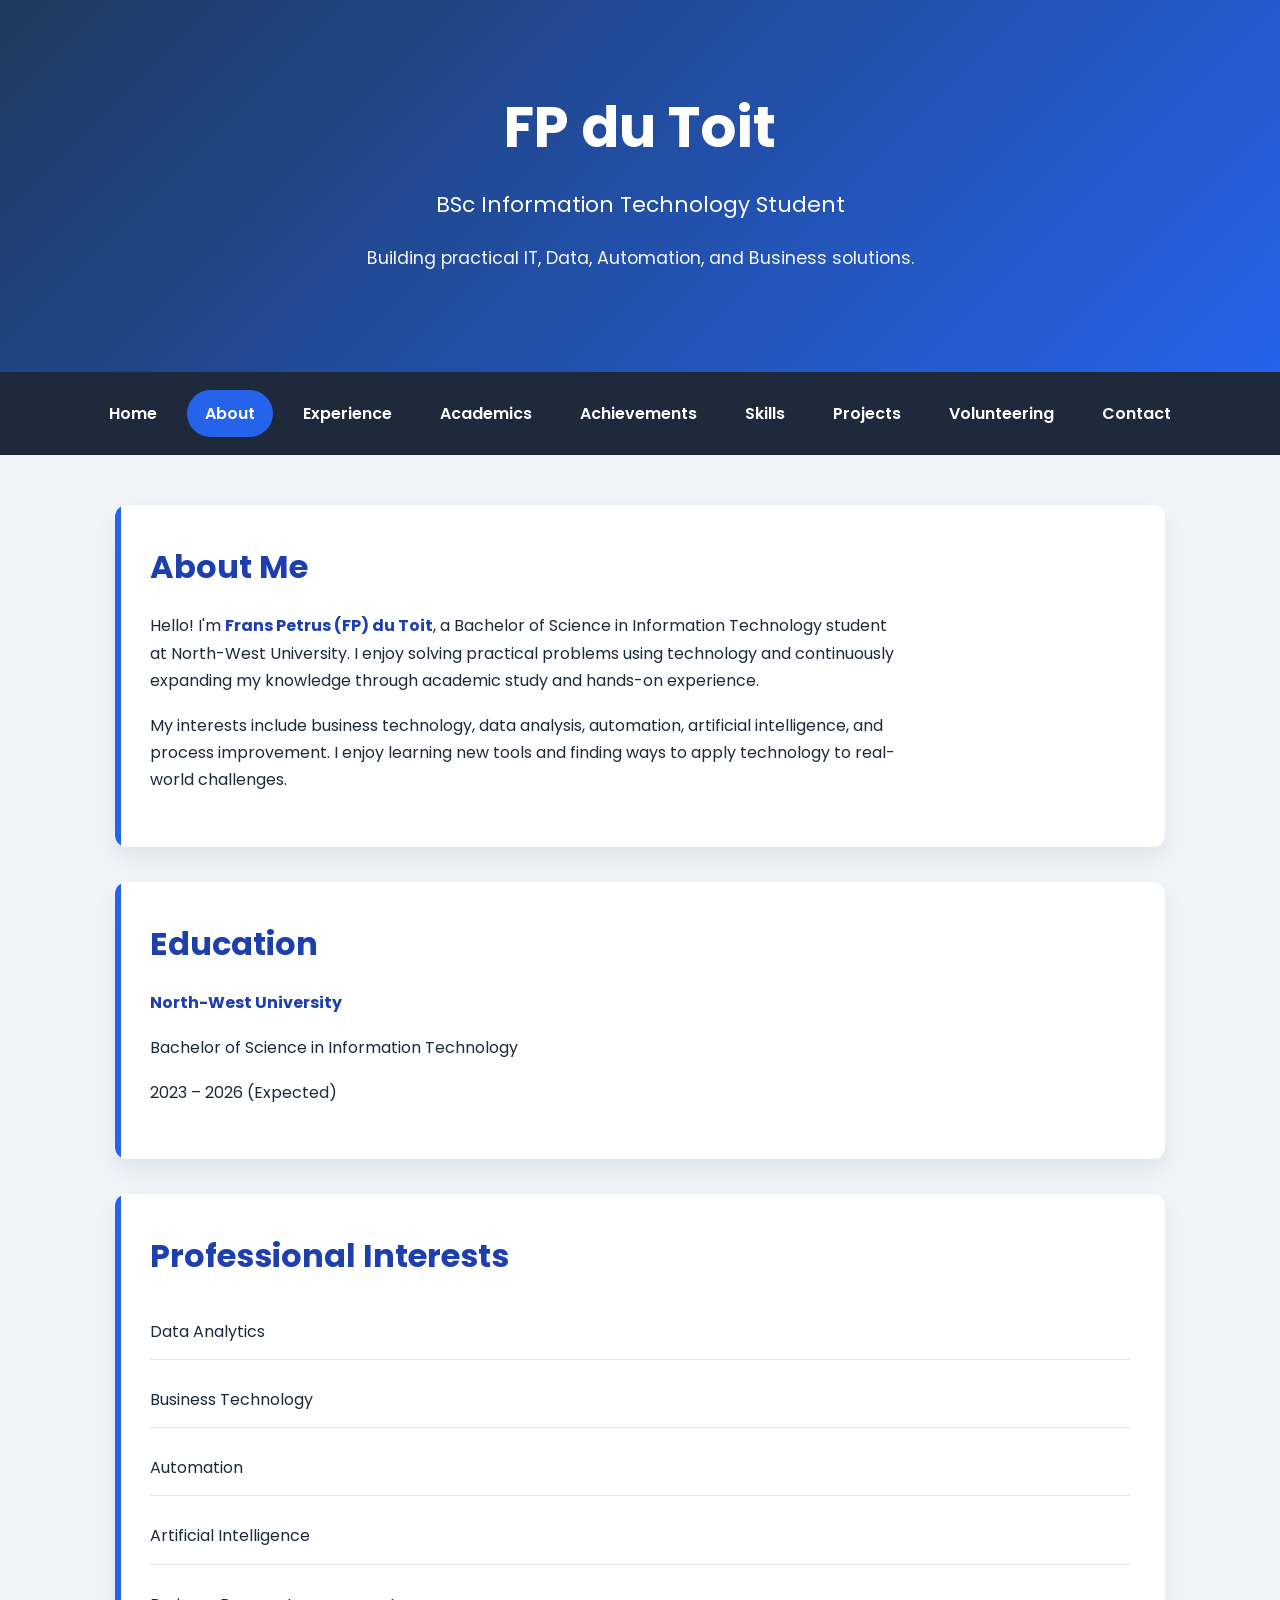
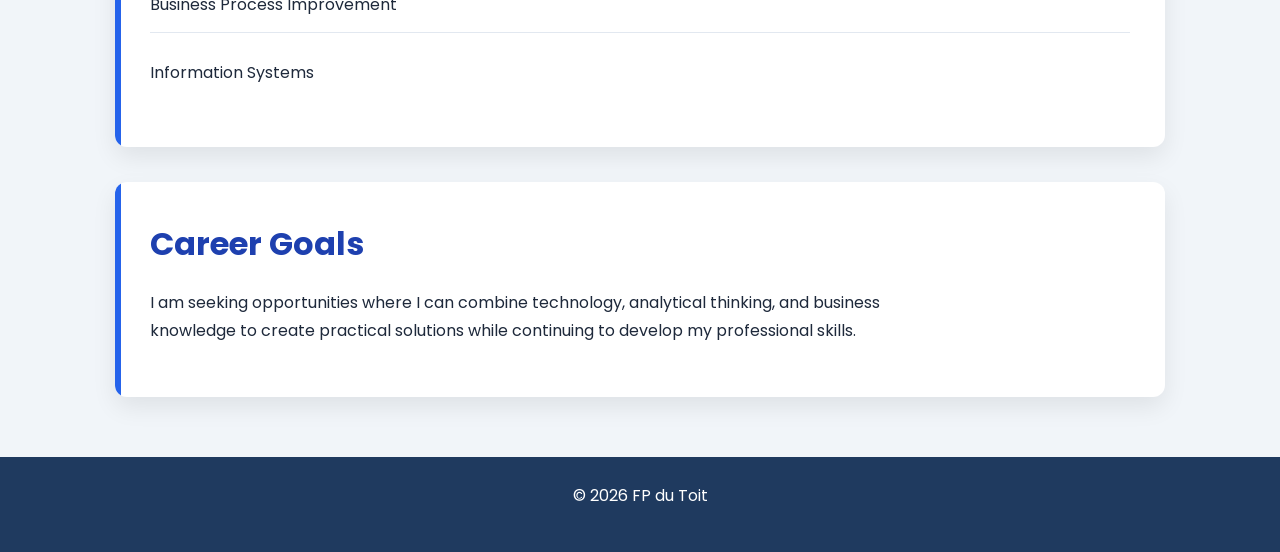
==== commit dd0978b6: "Made some refinements." ====
--- a/about.html
+++ b/about.html
@@ -14,16 +14,18 @@
 </head>
 <body>
 
-<header>
-    <h1>Frans Petrus (FP) du Toit</h1>
+<header class="page-header">
 
-    <p class="subtitle">
-        BSc Information Technology Student
-    </p>
+        <h1>FP du Toit</h1>
 
-    <p class="tagline">
-        Building practical IT, data, automation, and business solutions.
-    </p>
+        <p class="subtitle">
+            BSc Information Technology Student
+        </p>
+
+        <p class="tagline">
+            Building practical IT, Data, Automation, and Business solutions.
+        </p>
+
 </header>
 
 <nav>
@@ -41,13 +43,6 @@
 <main>
 
     <article class="card">
-        <figure class="profile-image">
-
-            <img
-                src="images/profile.jpg"
-                alt="Portrait of Frans Petrus du Toit">
-
-         </figure>
 
         <h2>About Me</h2>
 
@@ -116,7 +111,7 @@
 </main>
 
 <footer>
-    <p>&copy; 2026 Frans Petrus (FP) du Toit</p>
+    <p>&copy; 2026 FP du Toit</p>
 </footer>
 
 </body>
--- a/style.css
+++ b/style.css
@@ -1,6 +1,5 @@
 /* =========================================================
-   FP du Toit Professional Portfolio
-   Main Stylesheet
+   FP du Toit Professional Portfolio – Main Stylesheet
 ========================================================= */
 
 /* =========================================================
@@ -8,10 +7,8 @@
 ========================================================= */
 
 :root {
-
     --primary: #2563eb;
     --primary-dark: #1e40af;
-
     --secondary: #475569;
 
     --background: #f1f5f9;
@@ -25,7 +22,6 @@
     --shadow: 0 10px 25px rgba(0, 0, 0, .08);
 
     --radius: 12px;
-
 }
 
 /* =========================================================
@@ -33,17 +29,13 @@
 ========================================================= */
 
 * {
-
     margin: 0;
     padding: 0;
     box-sizing: border-box;
-
 }
 
 html {
-
     scroll-behavior: smooth;
-
 }
 
 /* =========================================================
@@ -51,23 +43,15 @@
 ========================================================= */
 
 body {
-
     font-family: "Poppins", Arial, sans-serif;
-
     line-height: 1.7;
-
     color: var(--text);
-
     background: var(--background);
-
 }
 
 img {
-
     max-width: 100%;
-
     display: block;
-
 }
 
 /* =========================================================
@@ -75,83 +59,52 @@
 ========================================================= */
 
 h1 {
-
     font-size: 3.5rem;
-
     font-weight: 700;
-
     margin-bottom: 12px;
-
 }
 
 h2 {
-
-    color: var(--primary-dark);
-
+    color: var(--primary-dark);
     font-size: 2rem;
-
     margin-bottom: 18px;
-
 }
 
 h3 {
-
     color: var(--secondary);
-
     font-size: 1.25rem;
-
-    margin-top: 25px;
-
-    margin-bottom: 12px;
-
+    margin: 25px 0 12px;
 }
 
 p {
-
     margin-bottom: 18px;
-
 }
 
 main p {
-
     max-width: 75ch;
-
 }
 
 /* =========================================================
    Header
 ========================================================= */
 
-header {
-
+.page-header {
     background: linear-gradient(135deg, #1f3a5f, #2563eb);
-
     color: white;
-
     text-align: center;
-
     padding: 80px 20px;
-
 }
 
 .subtitle {
-
     font-size: 1.35rem;
-
     font-weight: 400;
-
     margin-top: 10px;
-
 }
 
 .tagline {
-
     margin-top: 20px;
-
     font-size: 1.1rem;
-
     opacity: .95;
-
 }
 
 /* =========================================================
@@ -159,365 +112,283 @@
 ========================================================= */
 
 nav {
-
     background: #1e293b;
-
     display: flex;
-
     justify-content: center;
-
     flex-wrap: wrap;
-
     gap: 12px;
-
     padding: 18px;
-
 }
 
 nav a {
-
     color: white;
-
     text-decoration: none;
-
     padding: 10px 18px;
-
     border-radius: 999px;
-
     font-weight: 600;
-
     transition: all .25s ease;
-
 }
 
 nav a:hover {
-
     background: rgba(255,255,255,.15);
-
 }
 
 nav a.active {
-
     background: var(--primary);
-
+}
+
+/* =========================================================
+   Main Layout
+========================================================= */
+
+main {
+    max-width: 1100px;
+    margin: 50px auto;
+    padding: 0 25px;
+    display: flex;
+    flex-direction: column;
+    gap: 35px;
+}
+
+section {
+    display: flex;
+    flex-direction: column;
+    gap: 15px;
+}
+
+/* =========================================================
+   Cards
+========================================================= */
+
+.card {
+    position: relative;
+    overflow: hidden;
+    background: var(--surface);
+    border-radius: var(--radius);
+    padding: 35px;
+    box-shadow: var(--shadow);
+    transition: transform .25s ease, box-shadow .25s ease;
+}
+
+.card:hover {
+    transform: translateY(-5px);
+    box-shadow: 0 18px 35px rgba(0,0,0,.10);
+}
+
+.card::before {
+    content: "";
+    position: absolute;
+    left: 0;
+    top: 0;
+    width: 6px;
+    height: 100%;
+    background: var(--primary);
+}
+
+/* =========================================================
+   Card Headers
+========================================================= */
+
+.card header {
+    border-bottom: 2px solid var(--border);
+    padding-bottom: 20px;
+    margin-bottom: 25px;
+}
+
+.card header h2 {
+    color: var(--primary-dark);
+    font-size: 2rem;
+    margin-bottom: 16px;
+}
+
+.card header p {
+    color: var(--text);
+    font-size: 1rem;
+    margin-bottom: 10px;
+}
+
+.card header strong {
+    color: var(--primary-dark);
+    font-weight: 600;
+}
+
+.job-meta {
+
+    display: grid;
+
+    grid-template-columns: repeat(auto-fit, minmax(220px, 1fr));
+
+    gap: 12px;
+
+    margin-top: 20px;
+
+}
+
+.job-meta div {
+
+    background: #f8fafc;
+
+    padding: 14px 18px;
+
+    border-radius: 10px;
+
+    border: 1px solid var(--border);
+
+}
+
+.job-meta strong {
+
+    display: block;
+
+    color: var(--primary-dark);
+
+    margin-bottom: 4px;
+
+}
+
+/* =========================================================
+   Buttons
+========================================================= */
+
+.button {
+    display: inline-flex;
+    align-items: center;
+    justify-content: center;
+    gap: 8px;
+    margin-top: 15px;
+    margin-right: 12px;
+    padding: 14px 28px;
+    background: var(--primary);
     color: white;
-
-}
-
-/* =========================================================
-   Main Layout
-========================================================= */
-
-main {
-
-    max-width: 1100px;
-
-    margin: 50px auto;
-
-    padding: 0 25px;
-
+    text-decoration: none;
+    font-weight: 600;
+    border-radius: 999px;
+    transition: all .25s ease;
+}
+
+.button:hover {
+    transform: translateY(-3px);
+    box-shadow: 0 10px 18px rgba(37,99,235,.25);
+}
+
+.button.secondary {
+    background: var(--secondary);
+}
+
+.button.secondary:hover {
+    background: #334155;
+}
+
+/* =========================================================
+   Lists
+========================================================= */
+
+ul {
+    margin-left: 25px;
+}
+
+li {
+    margin-bottom: 10px;
+}
+
+/* =========================================================
+   Skill Tags (merged + cleaned)
+========================================================= */
+
+.skill-tags {
     display: flex;
-
+    flex-wrap: wrap;
+    gap: 12px;
+    margin: 25px 0;
+}
+
+.skill-tags span {
+    display: inline-block;
+    padding: 10px 18px;
+    background: #e0f2fe;
+    color: #0f172a;
+    border-radius: 999px;
+    font-size: .95rem;
+    font-weight: 600;
+    transition: transform .2s ease, background .2s ease, color .2s ease, box-shadow .2s ease;
+}
+
+.skill-tags span:hover {
+    background: var(--primary);
+    color: white;
+    transform: translateY(-2px);
+    box-shadow: 0 8px 20px rgba(37,99,235,.25);
+}
+
+/* =========================================================
+   Statistics Cards (duplicate removed)
+========================================================= */
+
+.stats-grid {
+    display: grid;
+    grid-template-columns: repeat(auto-fit, minmax(220px, 1fr));
+    gap: 25px;
+}
+
+.stat-card {
+    background: var(--surface);
+    text-align: center;
+    padding: 35px 20px;
+    border-radius: var(--radius);
+    box-shadow: var(--shadow);
+    transition: transform .25s ease;
+}
+
+.stat-card:hover {
+    transform: translateY(-4px);
+}
+
+.stat-card h2 {
+    color: var(--primary);
+    font-size: 2.7rem;
+    margin-bottom: 8px;
+}
+
+.stat-card p {
+    margin: 0;
+    color: var(--text-light);
+    font-weight: 600;
+}
+
+/* =========================================================
+   Academic Years
+========================================================= */
+
+#academic-years {
+    display: flex;
     flex-direction: column;
-
     gap: 35px;
-
-}
-
-section {
-
-    display: flex;
-
-    flex-direction: column;
-
-    gap: 15px;
-
-}
-
-/* =========================================================
-   Cards
-========================================================= */
-
-.card {
-
-    position: relative;
-
-    overflow: hidden;
-
-    background: var(--surface);
-
-    border-radius: var(--radius);
-
-    padding: 35px;
-
-    box-shadow: var(--shadow);
-
-    transition:
-        transform .25s ease,
-        box-shadow .25s ease;
-
-}
-
-.card:hover {
-
-    transform: translateY(-4px);
-
-    box-shadow: 0 18px 35px rgba(0,0,0,.12);
-
-}
-
-.card::before {
-
-    content: "";
-
-    position: absolute;
-
-    left: 0;
-
-    top: 0;
-
-    width: 6px;
-
-    height: 100%;
-
+}
+
+/* =========================================================
+   Academic Tables
+========================================================= */
+
+.results-table {
+    width: 100%;
+    border-collapse: collapse;
+    margin-top: 20px;
+}
+
+.results-table th {
     background: var(--primary);
-
-}
-
-.card header {
-
-    border-bottom: 2px solid var(--border);
-
-    padding-bottom: 20px;
-
-    margin-bottom: 25px;
-
-}
-
-.card header h2 {
-
-    margin-bottom: 10px;
-
-}
-
-.card header p {
-
-    color: var(--text-light);
-
-    margin-bottom: 8px;
-
-}
-
-/* =========================================================
-   Buttons
-========================================================= */
-
-.button {
-
-    display: inline-flex;
-
-    align-items: center;
-
-    justify-content: center;
-
-    gap: 8px;
-
-    margin-top: 15px;
-
-    margin-right: 12px;
-
-    padding: 14px 28px;
-
-    background: var(--primary);
-
     color: white;
-
-    text-decoration: none;
-
-    font-weight: 600;
-
-    border-radius: 999px;
-
-    transition: all .25s ease;
-
-}
-
-.button:hover {
-
-    transform: translateY(-3px);
-
-    box-shadow: 0 10px 18px rgba(37,99,235,.25);
-
-}
-
-.button.secondary {
-
-    background: var(--secondary);
-
-}
-
-.button.secondary:hover {
-
-    background: #334155;
-
-}
-
-/* =========================================================
-   Lists
-========================================================= */
-
-ul {
-
-    margin-left: 25px;
-
-}
-
-li {
-
-    margin-bottom: 10px;
-
-}
-
-/* =========================================================
-   Skill Tags
-========================================================= */
-
-.skill-tags {
-
-    display: flex;
-
-    flex-wrap: wrap;
-
-    gap: 10px;
-
-    margin-top: 15px;
-
-}
-
-.skill-tags span {
-
-    background: #dbeafe;
-
-    color: var(--primary-dark);
-
-    padding: 8px 14px;
-
-    border-radius: 999px;
-
-    font-size: .9rem;
-
-    font-weight: 600;
-
-}
-
-/* =========================================================
-   Statistics Cards
-========================================================= */
-
-.stats-grid {
-
-    display: grid;
-
-    grid-template-columns: repeat(auto-fit, minmax(220px, 1fr));
-
-    gap: 25px;
-
-}
-
-.stat-card {
-
-    background: var(--surface);
-
-    text-align: center;
-
-    padding: 35px 20px;
-
-    border-radius: var(--radius);
-
-    box-shadow: var(--shadow);
-
-    transition: transform .25s ease;
-
-}
-
-.stat-card:hover {
-
-    transform: translateY(-4px);
-
-}
-
-.stat-card h2 {
-
-    color: var(--primary);
-
-    font-size: 2.7rem;
-
-    margin-bottom: 8px;
-
-}
-
-.stat-card p {
-
-    margin: 0;
-
-    color: var(--text-light);
-
-    font-weight: 600;
-
-}
-
-/* =========================================================
-   Academic Years
-========================================================= */
-
-#academic-years {
-
-    display: flex;
-
-    flex-direction: column;
-
-    gap: 35px;
-
-}
-
-/* =========================================================
-   Academic Tables
-========================================================= */
-
-.results-table {
-
-    width: 100%;
-
-    border-collapse: collapse;
-
-    margin-top: 20px;
-
-}
-
-.results-table th {
-
-    background: var(--primary);
-
-    color: white;
-
     text-align: left;
-
     padding: 14px;
-
 }
 
 .results-table td {
-
     padding: 14px;
-
     border-bottom: 1px solid var(--border);
-
 }
 
 .results-table tr:hover {
-
     background: #f8fafc;
-
 }
 
 /* =========================================================
@@ -526,23 +397,15 @@
 
 input,
 textarea {
-
     width: 100%;
-
     padding: 12px;
-
     border: 1px solid var(--border);
-
     border-radius: 8px;
-
     font: inherit;
-
 }
 
 textarea {
-
     resize: vertical;
-
 }
 
 /* =========================================================
@@ -550,17 +413,11 @@
 ========================================================= */
 
 footer {
-
     background: #1f3a5f;
-
     color: white;
-
     text-align: center;
-
     padding: 25px;
-
     margin-top: 60px;
-
 }
 
 /* =========================================================
@@ -568,115 +425,59 @@
 ========================================================= */
 
 @media (max-width: 768px) {
-
-    h1 {
-
-        font-size: 2.5rem;
-
-    }
-
-    h2 {
-
-        font-size: 1.7rem;
-
-    }
-
-    main {
-
-        padding: 0 18px;
-
-    }
-
-    .card {
-
-        padding: 25px;
-
-    }
-
-    nav {
-
-        gap: 8px;
-
-    }
-
-    nav a {
-
-        padding: 8px 14px;
-
-        font-size: .95rem;
-
-    }
-
-    .results-table {
-
-        font-size: .9rem;
-
-    }
-
+    h1 { font-size: 2.5rem; }
+    h2 { font-size: 1.7rem; }
+
+    main { padding: 0 18px; }
+    .card { padding: 25px; }
+
+    nav { gap: 8px; }
+    nav a { padding: 8px 14px; font-size: .95rem; }
+
+    .results-table { font-size: .9rem; }
+
+    .skill-tags { gap: 10px; }
+    .skill-tags span { font-size: .9rem; padding: 8px 14px; }
 }
 
 /* =========================================================
    Academic Highlights
 ========================================================= */
 
-.highlights-grid{
-
-    display:grid;
-
-    grid-template-columns:repeat(auto-fit,minmax(240px,1fr));
-
-    gap:25px;
-
-}
-
-.highlight-card{
-
-    background:#f8fafc;
-
-    border:1px solid var(--border);
-
-    border-radius:var(--radius);
-
-    padding:28px;
-
-    text-align:center;
-
-    transition:.25s;
-
-}
-
-.highlight-card:hover{
-
-    transform:translateY(-5px);
-
-    border-color:var(--primary);
-
-}
-
-.highlight-card h3{
-
-    margin:0;
-
-    font-size:2.4rem;
-
-    color:var(--primary);
-
-}
-
-.highlight-card h4{
-
-    margin:12px 0 8px;
-
-    color:var(--primary-dark);
-
-}
-
-.highlight-card p{
-
-    margin:0;
-
-    color:var(--text-light);
-
+.highlights-grid {
+    display: grid;
+    grid-template-columns: repeat(auto-fit, minmax(240px, 1fr));
+    gap: 25px;
+}
+
+.highlight-card {
+    background: #f8fafc;
+    border: 1px solid var(--border);
+    border-radius: var(--radius);
+    padding: 28px;
+    text-align: center;
+    transition: .25s;
+}
+
+.highlight-card:hover {
+    transform: translateY(-5px);
+    border-color: var(--primary);
+}
+
+.highlight-card h3 {
+    margin: 0;
+    font-size: 2.4rem;
+    color: var(--primary);
+}
+
+.highlight-card h4 {
+    margin: 12px 0 8px;
+    color: var(--primary-dark);
+}
+
+.highlight-card p {
+    margin: 0;
+    color: var(--text-light);
 }
 
 /* =========================================================
@@ -684,651 +485,418 @@
 ========================================================= */
 
 .timeline {
-
     position: relative;
-
     display: flex;
-
     flex-direction: column;
-
     gap: 45px;
-
     margin-top: 50px;
-
     padding-left: 40px;
-
-}
-
-/* Vertical timeline */
+}
 
 .timeline::before {
-
     content: "";
-
     position: absolute;
-
     left: 13px;
-
     top: 10px;
-
     bottom: 10px;
-
     width: 4px;
-
-    background: linear-gradient(
-        to bottom,
-        var(--primary),
-        #60a5fa
-    );
-
+    background: linear-gradient(to bottom, var(--primary), #60a5fa);
     border-radius: 999px;
-
-}
-
-/* Each year */
+}
 
 .timeline-card {
-
     position: relative;
-
-}
-
-/* Timeline circle */
+    opacity: 0;
+    transform: translateY(30px);
+    animation: fadeUp .7s ease forwards;
+}
+
+.timeline-card:nth-child(1) { animation-delay: .1s; }
+.timeline-card:nth-child(2) { animation-delay: .2s; }
+.timeline-card:nth-child(3) { animation-delay: .3s; }
+.timeline-card:nth-child(4) { animation-delay: .4s; }
 
 .timeline-card::before {
-
     content: "";
-
     position: absolute;
-
     left: -40px;
-
     top: 12px;
-
     width: 24px;
-
     height: 24px;
-
     background: white;
-
     border: 5px solid var(--primary);
-
     border-radius: 50%;
-
     z-index: 5;
-
-}
-
-/* Year heading */
+}
 
 .timeline-year {
-
     margin-bottom: 18px;
-
 }
 
 .timeline-year h2 {
-
     display: inline-block;
-
-    color: var(--primary-dark);
-
+    color: var(--primary-dark);
     font-size: 2rem;
-
     font-weight: 700;
-
     padding-bottom: 8px;
-
     border-bottom: 3px solid var(--primary);
-
-}
-
-/* Content card */
+}
 
 .timeline-content {
-
     background: white;
-
     border-radius: var(--radius);
-
     padding: 35px;
-
     box-shadow: var(--shadow);
-
     transition: .25s;
-
-}
+}
+
+.timeline-content:hover {
+    transform: translateY(-4px);
+    box-shadow: 0 18px 35px rgba(0,0,0,.10);
+}
+
 .timeline-content h3 {
-
-    color: var(--primary-dark);
-
+    color: var(--primary-dark);
     font-size: 1.3rem;
-
     margin-bottom: 20px;
-
     padding-left: 14px;
-
     border-left: 4px solid var(--primary);
-
-}
-
-.timeline-content:hover {
-
+}
+
+.timeline-content hr {
+    margin: 35px 0;
+    border: none;
+    border-top: 1px solid #e2e8f0;
+}
+
+@keyframes fadeUp {
+    from { opacity: 0; transform: translateY(30px); }
+    to { opacity: 1; transform: translateY(0); }
+}
+
+/* =========================================================
+   Module Rows
+========================================================= */
+
+.module-row {
+    display: grid;
+    grid-template-columns: 1fr 80px 130px;
+    align-items: center;
+    gap: 20px;
+    padding: 16px 18px;
+    border-radius: 10px;
+    margin-bottom: 10px;
+    transition: .2s;
+    border: 1px solid transparent;
+}
+
+.module-row:hover {
+    background: #f8fafc;
+    border-color: #dbeafe;
+}
+
+.module-row.distinction {
+    background: #f0fdf4;
+}
+
+.module-name strong {
+    font-size: 1rem;
+}
+
+.module-code {
+    margin-top: 4px;
+    color: var(--text-light);
+    font-size: .9rem;
+}
+
+.module-mark {
+    text-align: center;
+    font-weight: 700;
+}
+
+.badge {
+    display: inline-block;
+    text-align: center;
+    padding: 6px 10px;
+    border-radius: 999px;
+    font-size: .8rem;
+    font-weight: 600;
+}
+
+.badge.distinction {
+    background: #dcfce7;
+    color: #166534;
+}
+
+.badge.pass {
+    background: #dbeafe;
+    color: #1e40af;
+}
+
+/* =========================================================
+   Qualification Summary
+========================================================= */
+
+.qualification-summary {
+    display: grid;
+    grid-template-columns: repeat(auto-fit, minmax(220px, 1fr));
+    gap: 20px;
+    margin: 30px 0;
+}
+
+.qualification-summary div {
+    background: #f8fafc;
+    border: 1px solid var(--border);
+    border-radius: var(--radius);
+    padding: 20px;
+}
+
+.qualification-summary strong {
+    color: var(--primary-dark);
+    display: block;
+    margin-bottom: 8px;
+}
+
+/* =========================================================
+   Supporting Documents
+========================================================= */
+
+.documents-grid {
+    display: grid;
+    grid-template-columns: repeat(auto-fit, minmax(260px, 1fr));
+    gap: 25px;
+    margin-top: 25px;
+}
+
+.document-card {
+    background: #f8fafc;
+    border: 1px solid var(--border);
+    border-radius: var(--radius);
+    padding: 30px;
+    text-decoration: none;
+    color: inherit;
+    transition: .25s;
+}
+
+.document-card:hover {
+    transform: translateY(-5px);
+    border-color: var(--primary);
+    box-shadow: var(--shadow);
+}
+
+.document-card h3 {
+    color: var(--primary-dark);
+    margin-bottom: 10px;
+}
+
+.document-card p {
+    color: var(--text-light);
+    margin: 0;
+}
+
+/* =========================================================
+   TestGorilla Cards
+========================================================= */
+
+.assessment-grid {
+    display: grid;
+    grid-template-columns: repeat(auto-fit, minmax(260px, 1fr));
+    gap: 25px;
+    margin: 30px 0;
+}
+
+.assessment-card {
+    background: #f8fafc;
+    border-radius: var(--radius);
+    padding: 25px;
+    text-align: center;
+    border: 1px solid #e2e8f0;
+    transition: .25s;
+}
+
+.assessment-card:hover {
     transform: translateY(-4px);
-
-    box-shadow: 0 18px 35px rgba(0,0,0,.10);
-
-}
-
-.timeline-content hr {
-
-    margin: 35px 0;
-
-    border: none;
-
-    border-top: 1px solid #e2e8f0;
-
-}
-
-.timeline-card {
-
-    opacity: 0;
-
-    transform: translateY(30px);
-
-    animation: fadeUp .7s ease forwards;
-
-}
-
-.timeline-card:nth-child(1) {
-
-    animation-delay: .1s;
-
-}
-
-.timeline-card:nth-child(2) {
-
-    animation-delay: .2s;
-
-}
-
-.timeline-card:nth-child(3) {
-
-    animation-delay: .3s;
-
-}
-
-.timeline-card:nth-child(4) {
-
-    animation-delay: .4s;
-
-}
-
-@keyframes fadeUp {
-
-    from {
-
-        opacity: 0;
-
-        transform: translateY(30px);
-
-    }
-
-    to {
-
-        opacity: 1;
-
-        transform: translateY(0);
-
-    }
-
-}
-
-.module-row {
-
+    box-shadow: var(--shadow);
+}
+
+.large-score {
+    font-size: 2rem;
+    font-weight: 700;
+    color: var(--primary);
+    margin: 15px 0;
+}
+
+/* =========================================================
+   Additional Information
+========================================================= */
+
+.card ul {
+    list-style: none;
+    margin: 25px 0 0;
+    padding: 0;
+}
+
+.card ul li {
+    padding: 14px 0;
+    border-bottom: 1px solid #e2e8f0;
+}
+
+.card ul li:last-child {
+    border-bottom: none;
+}
+
+.card ul strong {
+    color: var(--primary-dark);
+}
+
+/* =========================================================
+   Volunteering Page
+========================================================= */
+
+.card h3 {
+    color: var(--primary-dark);
+    margin: 25px 0 15px;
+    font-size: 1.25rem;
+}
+
+.card p strong {
+    color: var(--primary-dark);
+}
+
+.card ul {
+    margin-top: 20px;
+}
+
+.card ul li {
+    margin-bottom: 12px;
+    line-height: 1.7;
+}
+
+/* =========================================================
+   Contact Page
+========================================================= */
+
+.contact-grid {
     display: grid;
-
-    grid-template-columns: 1fr 80px 130px;
-
+    grid-template-columns: repeat(auto-fit, minmax(280px, 1fr));
+    gap: 25px;
+    margin-top: 30px;
+}
+
+.contact-item {
+    background: #f8fafc;
+    padding: 25px;
+    border-radius: var(--radius);
+    border: 1px solid #e2e8f0;
+    transition: .25s;
+}
+
+.contact-item:hover {
+    transform: translateY(-4px);
+    box-shadow: var(--shadow);
+}
+
+.contact-item h3 {
+    color: var(--primary);
+    margin-bottom: 12px;
+}
+
+.contact-item a {
+    color: var(--primary-dark);
+    text-decoration: none;
+    word-break: break-word;
+}
+
+.contact-item a:hover {
+    text-decoration: underline;
+}
+
+/* =========================================================
+   Project Impact Box
+========================================================= */
+
+.impact-box {
+    margin-top: 30px;
+    padding: 25px;
+    background: #eff6ff;
+    border-left: 5px solid var(--primary);
+    border-radius: var(--radius);
+}
+
+.impact-box h3 {
+    margin: 0 0 15px;
+    color: var(--primary-dark);
+}
+
+.impact-box ul {
+    margin: 0;
+    padding-left: 20px;
+}
+
+.impact-box li {
+    margin-bottom: 10px;
+}
+
+/* ==========================================
+   HERO CARD
+========================================== */
+
+.hero-card {
+    background: white;
+    border-radius: 24px;
+    box-shadow: var(--shadow);
+    padding: 50px;
+    margin-bottom: 60px;
+}
+
+.hero-content {
+    display: flex;
     align-items: center;
-
-    gap: 20px;
-
-    padding: 16px 18px;
-
-    border-radius: 10px;
-
+    justify-content: space-between;
+    gap: 60px;
+    flex-wrap: wrap;
+}
+
+.hero-text {
+    flex: 2;
+}
+
+.hero-greeting {
+    color: var(--primary);
+    font-weight: 600;
     margin-bottom: 10px;
-
-    transition: .2s;
-
-    border: 1px solid transparent;
-
-}
-
-.module-row:hover {
-
-    background: #f8fafc;
-
-    border-color: #dbeafe;
-
-}
-.module-row.distinction {
-
-    background: #ecfdf5;
-
-}
-
-.module-name strong {
-
-    font-size: 1rem;
-
-}
-
-.module-code {
-
-    margin-top: 4px;
-
-    color: var(--text-light);
-
-    font-size: .9rem;
-
-}
-
-.module-mark {
-
-    text-align: center;
-
-    font-weight: 700;
-
-}
-
-.badge {
-
-    display: inline-block;
-
-    text-align: center;
-
-    padding: 6px 10px;
-
-    border-radius: 999px;
-
-    font-size: .8rem;
-
+    text-transform: uppercase;
+    letter-spacing: 1px;
+}
+
+.hero-text h2 {
+    font-size: 2.8rem;
+    margin-bottom: 10px;
+}
+
+.hero-role {
+    font-size: 1.2rem;
+    color: var(--secondary);
     font-weight: 600;
-
-}
-
-.badge.distinction {
-
-    background: #dcfce7;
-
-    color: #166534;
-
-}
-
-.badge.pass {
-
-    background: #dbeafe;
-
-    color: #1e40af;
-
-}
-
-.module-row.distinction {
-
-    background: #f0fdf4;
-
-}
-/* =========================================================
-   Qualification Summary
-========================================================= */
-
-.qualification-summary {
-
-    display: grid;
-
-    grid-template-columns: repeat(auto-fit, minmax(220px, 1fr));
-
-    gap: 20px;
-
-    margin: 30px 0;
-
-}
-
-.qualification-summary div {
-
-    background: #f8fafc;
-
-    border: 1px solid var(--border);
-
-    border-radius: var(--radius);
-
-    padding: 20px;
-
-}
-
-.qualification-summary strong {
-
-    color: var(--primary-dark);
-
+    margin-bottom: 25px;
+}
+
+.hero-buttons {
+    margin-top: 35px;
+    display: flex;
+    gap: 18px;
+    flex-wrap: wrap;
+}
+
+.hero-image {
+    background: white;
+    padding: 18px;
+    border-radius: 24px;
+    box-shadow: var(--shadow);
+}
+
+.hero-image img {
+    width: 320px;
     display: block;
-
-    margin-bottom: 8px;
-
-}
-
-/* =========================================================
-   Supporting Documents
-========================================================= */
-
-.documents-grid {
-
-    display: grid;
-
-    grid-template-columns: repeat(auto-fit, minmax(260px, 1fr));
-
-    gap: 25px;
-
-    margin-top: 25px;
-
-}
-
-.document-card {
-
-    background: #f8fafc;
-
-    border: 1px solid var(--border);
-
-    border-radius: var(--radius);
-
-    padding: 30px;
-
-    text-decoration: none;
-
-    color: inherit;
-
-    transition: .25s;
-
-}
-
-.document-card:hover {
-
-    transform: translateY(-5px);
-
-    border-color: var(--primary);
-
-    box-shadow: var(--shadow);
-
-}
-
-.document-card h3 {
-
-    color: var(--primary-dark);
-
-    margin-bottom: 10px;
-
-}
-
-.document-card p {
-
-    color: var(--text-light);
-
-    margin: 0;
-
-}
-/* ==========================================================
-   Achievement Statistics
-========================================================== */
-
-.stats-grid {
-
-    display: grid;
-
-    grid-template-columns: repeat(auto-fit, minmax(220px, 1fr));
-
-    gap: 25px;
-
-}
-
-.stat-card {
-
-    background: white;
-
-    border-radius: var(--radius);
-
-    padding: 30px;
-
-    text-align: center;
-
-    box-shadow: var(--shadow);
-
-    transition: .25s;
-
-}
-
-.stat-card:hover {
-
-    transform: translateY(-5px);
-
-}
-
-.stat-card h3 {
-
-    font-size: 3rem;
-
-    color: var(--primary);
-
-    margin-bottom: 10px;
-
-}
-
-/* ==========================================================
-   TestGorilla Cards
-========================================================== */
-
-.assessment-grid {
-
-    display: grid;
-
-    grid-template-columns: repeat(auto-fit, minmax(260px, 1fr));
-
-    gap: 25px;
-
-    margin: 30px 0;
-
-}
-
-.assessment-card {
-
-    background: #f8fafc;
-
-    border-radius: var(--radius);
-
-    padding: 25px;
-
-    text-align: center;
-
-    border: 1px solid #e2e8f0;
-
-    transition: .25s;
-
-}
-
-.assessment-card:hover {
-
-    transform: translateY(-4px);
-
-    box-shadow: var(--shadow);
-
-}
-
-.large-score {
-
-    font-size: 2rem;
-
-    font-weight: 700;
-
-    color: var(--primary);
-
-    margin: 15px 0;
-
-}
-
-/* ==========================================================
-   Skills Page
-========================================================== */
-
-/* Section headings inside skill cards */
-
-.card h2 {
-
-    position: relative;
-
-}
-
-.card h2::after {
-
-    content: "";
-
-    display: block;
-
-    width: 70px;
-
-    height: 4px;
-
-    margin-top: 10px;
-
-    background: var(--primary);
-
-    border-radius: 999px;
-
-}
-
-/* ==========================================================
-   Skill Tags
-========================================================== */
-
-.skill-tags {
-
-    display: flex;
-
-    flex-wrap: wrap;
-
-    gap: 12px;
-
-    margin: 25px 0;
-
-}
-
-.skill-tags span {
-
-    display: inline-block;
-
-    padding: 10px 18px;
-
-    background: #e0f2fe;
-
-    color: #0f172a;
-
-    border-radius: 999px;
-
-    font-size: .95rem;
-
-    font-weight: 600;
-
-    transition:
-        transform .2s ease,
-        background .2s ease,
-        color .2s ease,
-        box-shadow .2s ease;
-
-}
-
-.skill-tags span:hover {
-
-    background: var(--primary);
-
-    color: white;
-
-    transform: translateY(-2px);
-
-    box-shadow: 0 8px 20px rgba(37,99,235,.25);
-
-}
-
-/* ==========================================================
-   Additional Information
-========================================================== */
-
-.card ul {
-
-    list-style: none;
-
-    margin: 25px 0 0;
-
-    padding: 0;
-
-}
-
-.card ul li {
-
-    padding: 14px 0;
-
-    border-bottom: 1px solid #e2e8f0;
-
-}
-
-.card ul li:last-child {
-
-    border-bottom: none;
-
-}
-
-.card ul strong {
-
-    color: var(--primary-dark);
-
-}
-
-/* ==========================================================
-   Card Hover Enhancement
-========================================================== */
-
-.card {
-
-    transition:
-        transform .25s ease,
-        box-shadow .25s ease;
-
-}
-
-.card:hover {
-
-    transform: translateY(-5px);
-
-    box-shadow: 0 18px 35px rgba(0,0,0,.10);
-
-}
-
-/* ==========================================================
-   Responsive Improvements
-========================================================== */
-
-@media (max-width: 768px) {
-
-    .skill-tags {
-
-        gap: 10px;
-
-    }
-
-    .skill-tags span {
-
-        font-size: .9rem;
-
-        padding: 8px 14px;
-
-    }
-
-}+    border-radius: 16px;
+}
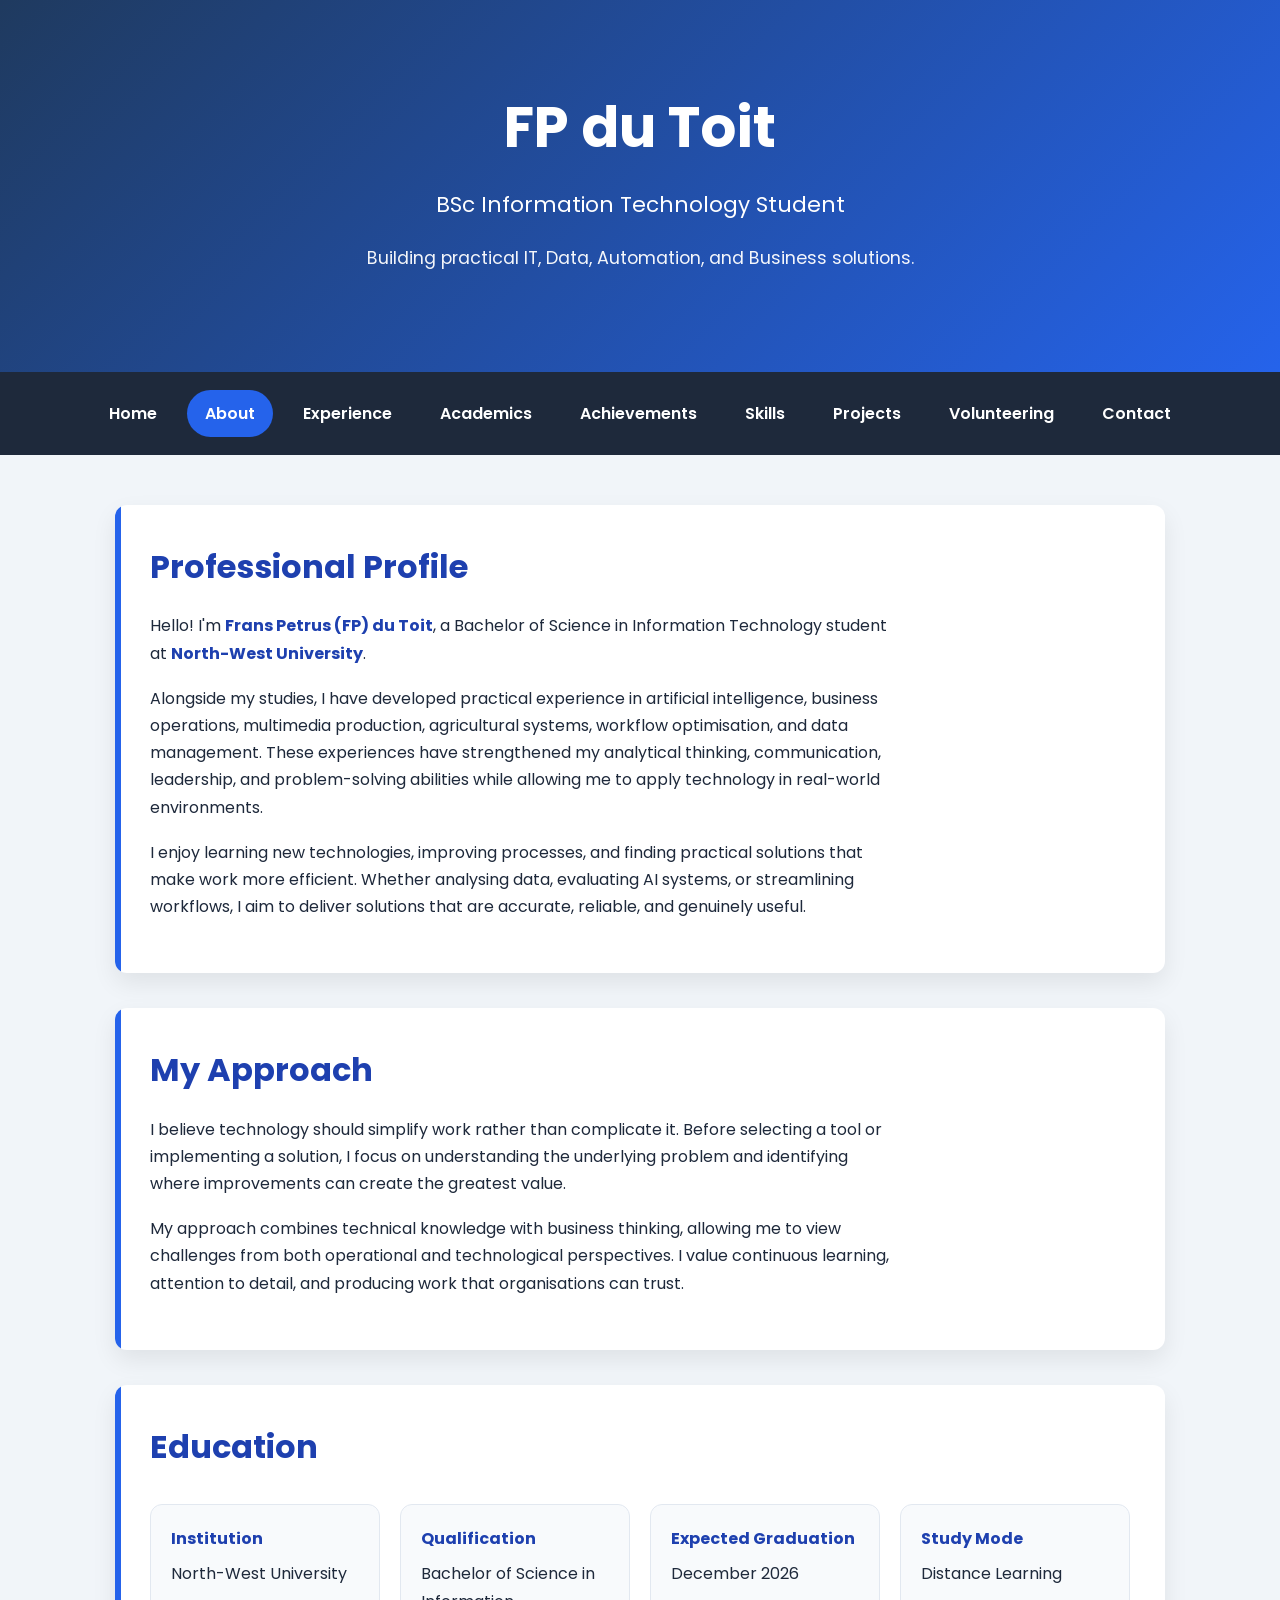
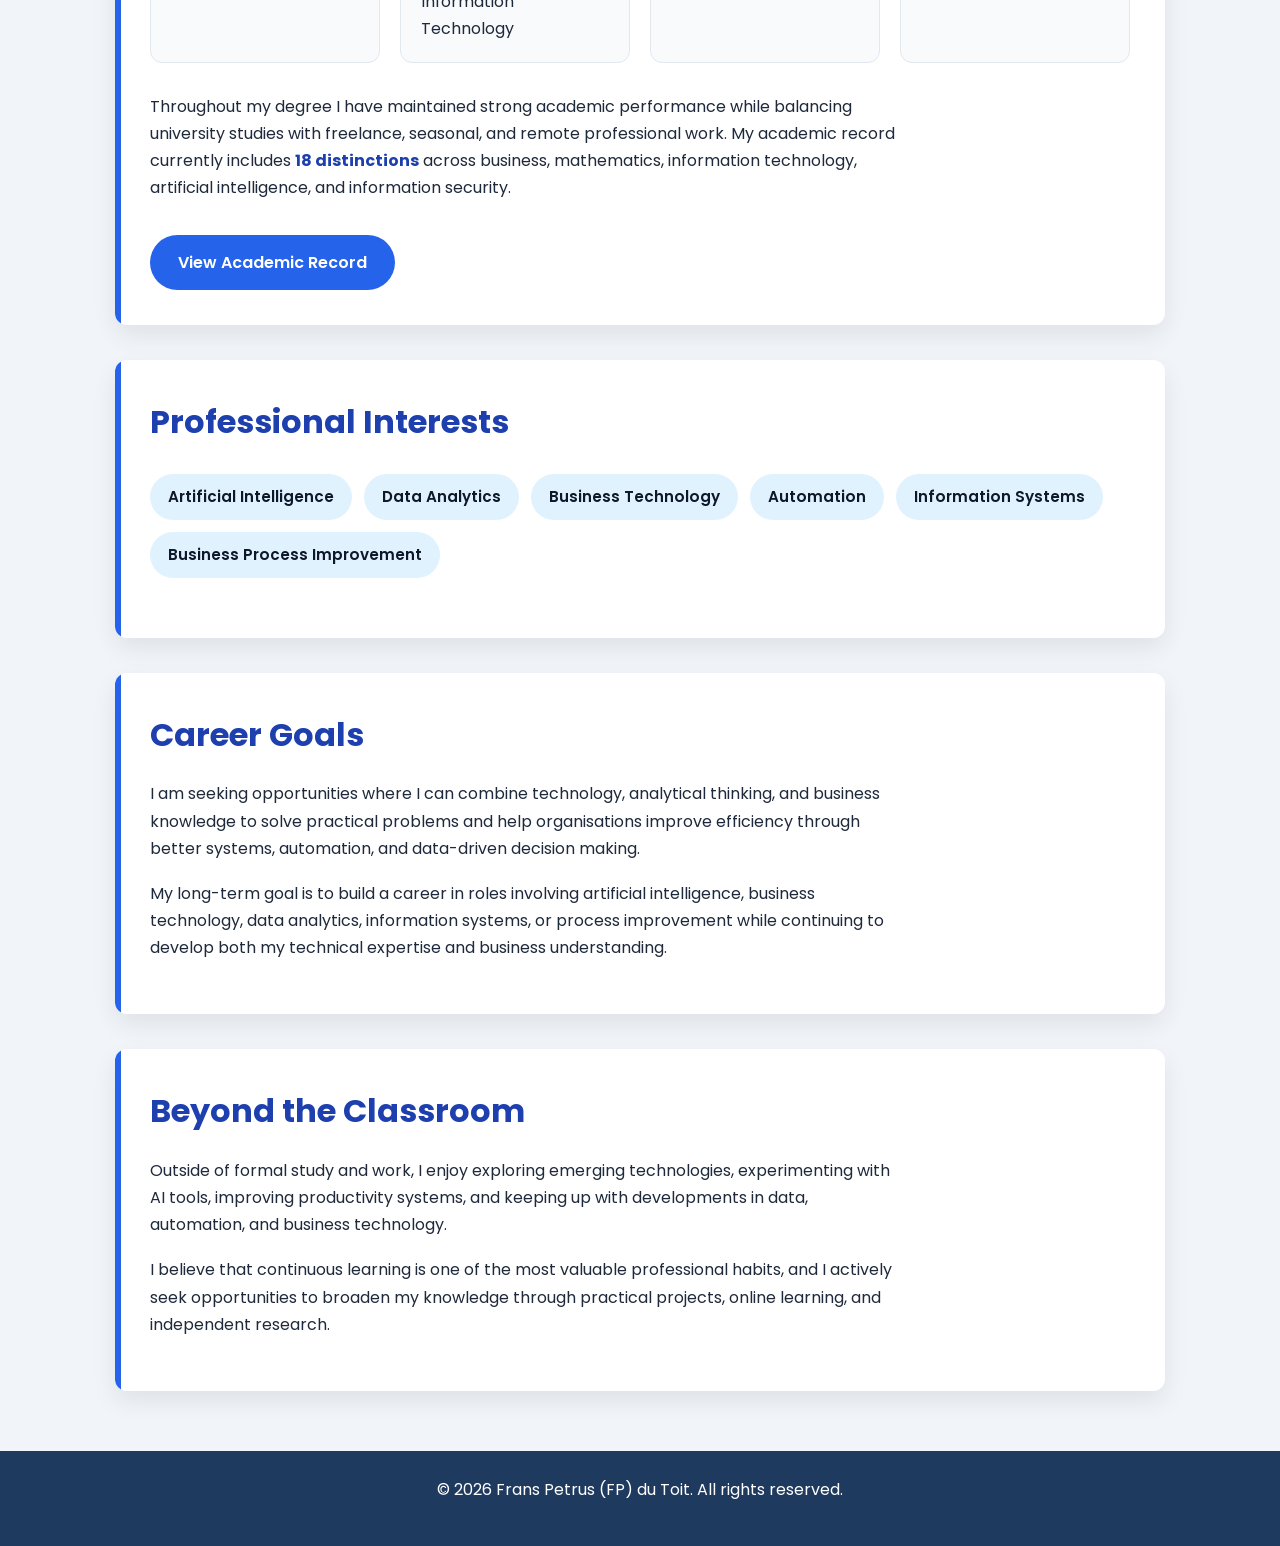
==== commit c1fd5b14: "Added a Favicon" ====
--- a/about.html
+++ b/about.html
@@ -1,20 +1,32 @@
 <!DOCTYPE html>
 <html lang="en">
+
 <head>
+
     <meta charset="UTF-8">
     <meta name="viewport" content="width=device-width, initial-scale=1.0">
+
     <title>Professional Portfolio | About</title>
 
+    <!-- Google Font -->
     <link rel="preconnect" href="https://fonts.googleapis.com">
     <link rel="preconnect" href="https://fonts.gstatic.com" crossorigin>
+
     <link href="https://fonts.googleapis.com/css2?family=Poppins:wght@300;400;600;700&display=swap" rel="stylesheet">
-    
+
+    <link rel="icon" type="image/png" href="images/favicon.png">
+
     <link rel="stylesheet" href="style.css">
 
 </head>
+
 <body>
 
-<header class="page-header">
+    <!-- =========================
+         Page Header
+    ========================== -->
+
+    <header class="page-header">
 
         <h1>FP du Toit</h1>
 
@@ -26,7 +38,11 @@
             Building practical IT, Data, Automation, and Business solutions.
         </p>
 
-</header>
+    </header>
+
+    <!-- =========================
+         Navigation
+    ========================== -->
 
 <nav>
     <a href="index.html">Home</a>
@@ -40,79 +56,230 @@
     <a href="contact.html">Contact</a>
 </nav>
 
-<main>
-
-    <article class="card">
-
-        <h2>About Me</h2>
-
-        <p>
-            Hello! I'm <strong>Frans Petrus (FP) du Toit</strong>, a Bachelor of
-            Science in Information Technology student at North-West University.
-            I enjoy solving practical problems using technology and continuously
-            expanding my knowledge through academic study and hands-on experience.
-        </p>
-
-        <p>
-            My interests include business technology, data analysis,
-            automation, artificial intelligence, and process improvement. I
-            enjoy learning new tools and finding ways to apply technology to
-            real-world challenges.
-        </p>
-
-    </article>
-
-    <article class="card">
-
-        <h2>Education</h2>
-
-        <p>
-            <strong>North-West University</strong>
-        </p>
-
-        <p>
-            Bachelor of Science in Information Technology
-        </p>
-
-        <p>
-            <time datetime="2023">2023</time> –
-            <time datetime="2026">2026 (Expected)</time>
-        </p>
-
-    </article>
-
-    <article class="card">
-
-        <h2>Professional Interests</h2>
-
-        <ul>
-            <li>Data Analytics</li>
-            <li>Business Technology</li>
-            <li>Automation</li>
-            <li>Artificial Intelligence</li>
-            <li>Business Process Improvement</li>
-            <li>Information Systems</li>
-        </ul>
-
-    </article>
-
-    <article class="card">
-
-        <h2>Career Goals</h2>
-
-        <p>
-            I am seeking opportunities where I can combine technology,
-            analytical thinking, and business knowledge to create practical
-            solutions while continuing to develop my professional skills.
-        </p>
-
-    </article>
-
-</main>
-
-<footer>
-    <p>&copy; 2026 FP du Toit</p>
-</footer>
+    <main>
+
+        <!-- =========================
+             About
+        ========================== -->
+
+        <article class="card">
+
+            <h2>Professional Profile</h2>
+
+            <p>
+
+                Hello! I'm <strong>Frans Petrus (FP) du Toit</strong>, a Bachelor of
+                Science in Information Technology student at
+                <strong>North-West University</strong>.
+
+            </p>
+
+            <p>
+
+                Alongside my studies, I have developed practical experience in
+                artificial intelligence, business operations, multimedia
+                production, agricultural systems, workflow optimisation, and
+                data management. These experiences have strengthened my
+                analytical thinking, communication, leadership, and
+                problem-solving abilities while allowing me to apply technology
+                in real-world environments.
+
+            </p>
+
+            <p>
+
+                I enjoy learning new technologies, improving processes, and
+                finding practical solutions that make work more efficient.
+                Whether analysing data, evaluating AI systems, or streamlining
+                workflows, I aim to deliver solutions that are accurate,
+                reliable, and genuinely useful.
+
+            </p>
+
+        </article>
+
+        <!-- =========================
+             Philosophy
+        ========================== -->
+
+        <article class="card">
+
+            <h2>My Approach</h2>
+
+            <p>
+
+                I believe technology should simplify work rather than complicate
+                it. Before selecting a tool or implementing a solution, I focus
+                on understanding the underlying problem and identifying where
+                improvements can create the greatest value.
+
+            </p>
+
+            <p>
+
+                My approach combines technical knowledge with business thinking,
+                allowing me to view challenges from both operational and
+                technological perspectives. I value continuous learning,
+                attention to detail, and producing work that organisations can
+                trust.
+
+            </p>
+
+        </article>
+
+        <!-- =========================
+             Education
+        ========================== -->
+
+        <article class="card">
+
+            <h2>Education</h2>
+
+            <div class="qualification-summary">
+
+                <div>
+
+                    <strong>Institution</strong>
+
+                    North-West University
+
+                </div>
+
+                <div>
+
+                    <strong>Qualification</strong>
+
+                    Bachelor of Science in Information Technology
+
+                </div>
+
+                <div>
+
+                    <strong>Expected Graduation</strong>
+
+                    December 2026
+
+                </div>
+
+                <div>
+
+                    <strong>Study Mode</strong>
+
+                    Distance Learning
+
+                </div>
+
+            </div>
+
+            <p>
+
+                Throughout my degree I have maintained strong academic
+                performance while balancing university studies with freelance,
+                seasonal, and remote professional work. My academic record
+                currently includes <strong>18 distinctions</strong> across
+                business, mathematics, information technology, artificial
+                intelligence, and information security.
+
+            </p>
+
+            <a href="academic-record.html" class="button">
+
+                View Academic Record
+
+            </a>
+
+        </article>
+
+        <!-- =========================
+             Professional Interests
+        ========================== -->
+
+        <article class="card">
+
+            <h2>Professional Interests</h2>
+
+            <div class="skill-tags">
+
+                <span>Artificial Intelligence</span>
+
+                <span>Data Analytics</span>
+
+                <span>Business Technology</span>
+
+                <span>Automation</span>
+
+                <span>Information Systems</span>
+
+                <span>Business Process Improvement</span>
+
+            </div>
+
+        </article>
+
+        <!-- =========================
+             Career Goals
+        ========================== -->
+
+        <article class="card">
+
+            <h2>Career Goals</h2>
+
+            <p>
+
+                I am seeking opportunities where I can combine technology,
+                analytical thinking, and business knowledge to solve practical
+                problems and help organisations improve efficiency through
+                better systems, automation, and data-driven decision making.
+
+            </p>
+
+            <p>
+
+                My long-term goal is to build a career in roles involving
+                artificial intelligence, business technology, data analytics,
+                information systems, or process improvement while continuing to
+                develop both my technical expertise and business understanding.
+
+            </p>
+
+        </article>
+
+        <!-- =========================
+             Personal Interests
+        ========================== -->
+
+        <article class="card">
+
+            <h2>Beyond the Classroom</h2>
+
+            <p>
+
+                Outside of formal study and work, I enjoy exploring emerging
+                technologies, experimenting with AI tools, improving
+                productivity systems, and keeping up with developments in data,
+                automation, and business technology.
+
+            </p>
+
+            <p>
+
+                I believe that continuous learning is one of the most valuable
+                professional habits, and I actively seek opportunities to
+                broaden my knowledge through practical projects, online
+                learning, and independent research.
+
+            </p>
+
+        </article>
+
+    </main>
+
+    <footer>
+
+        <p>&copy; 2026 Frans Petrus (FP) du Toit. All rights reserved.</p>
+
+    </footer>
 
 </body>
+
 </html>
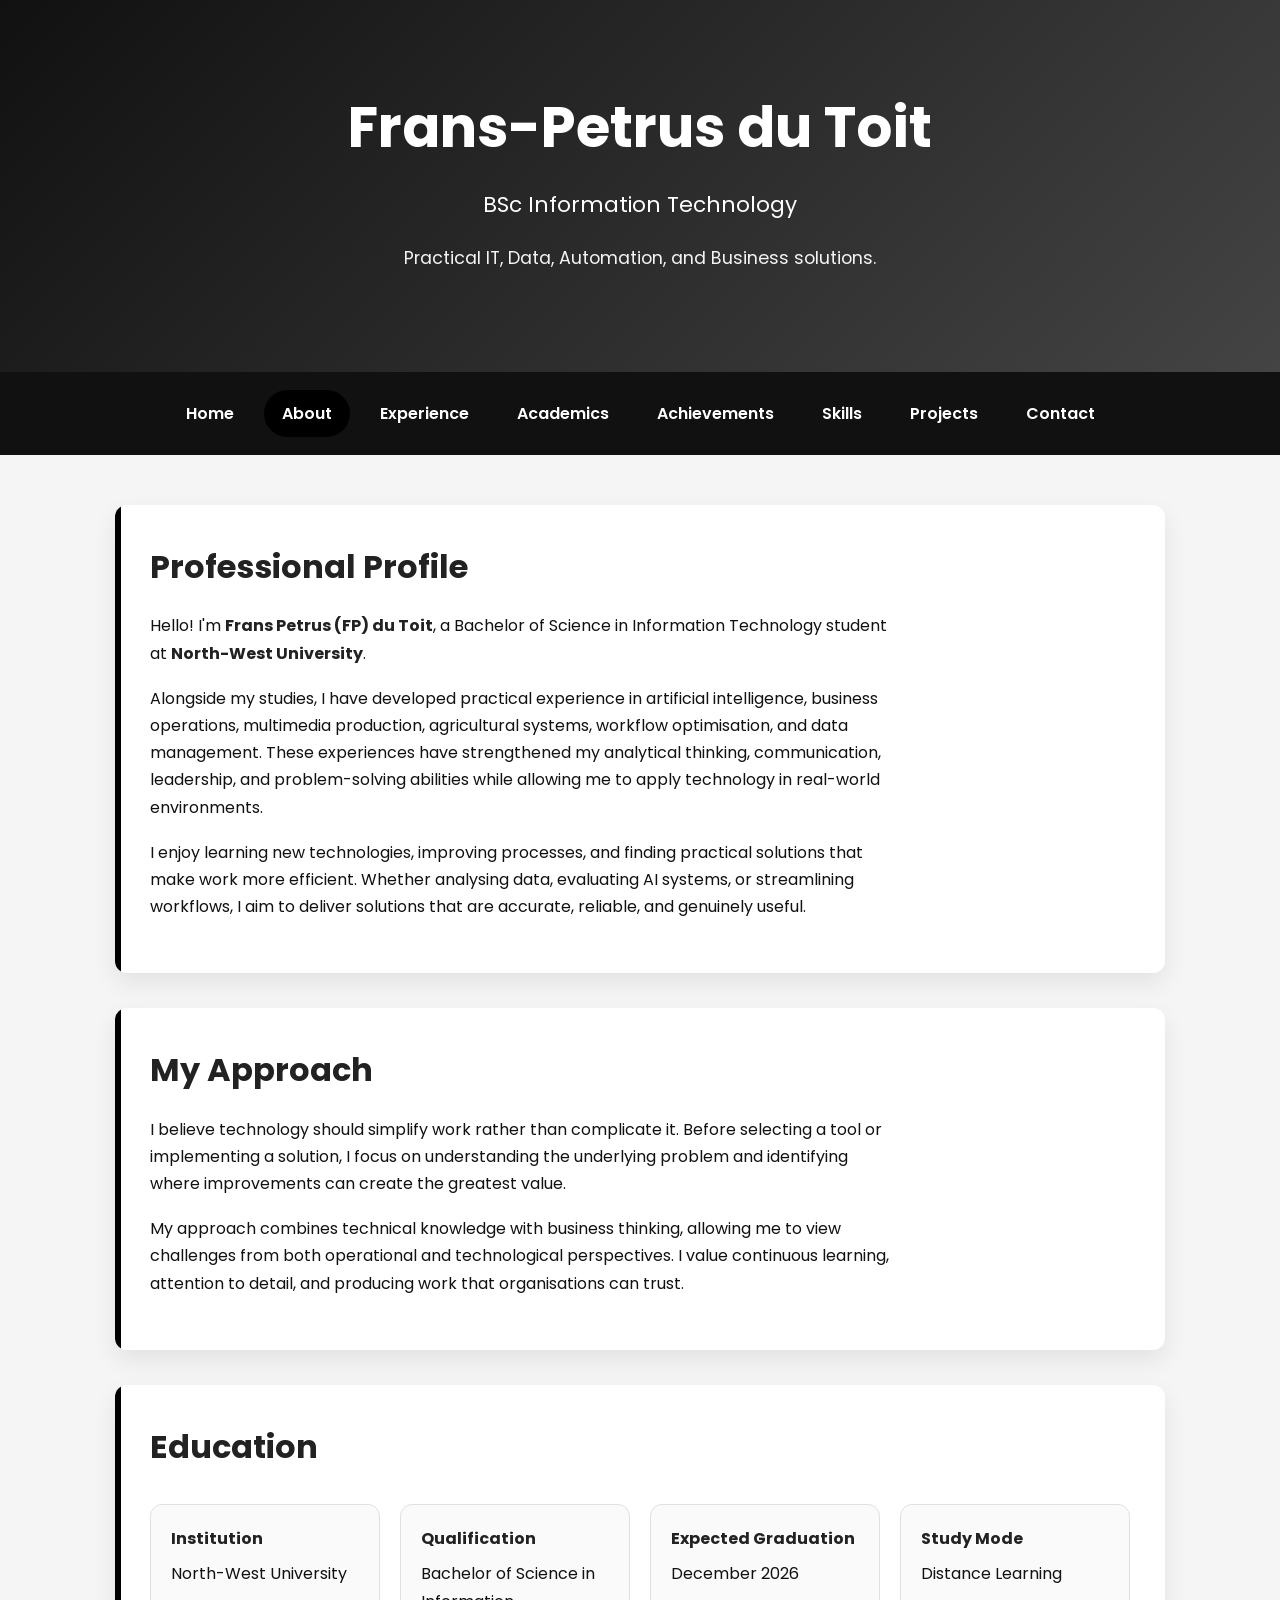
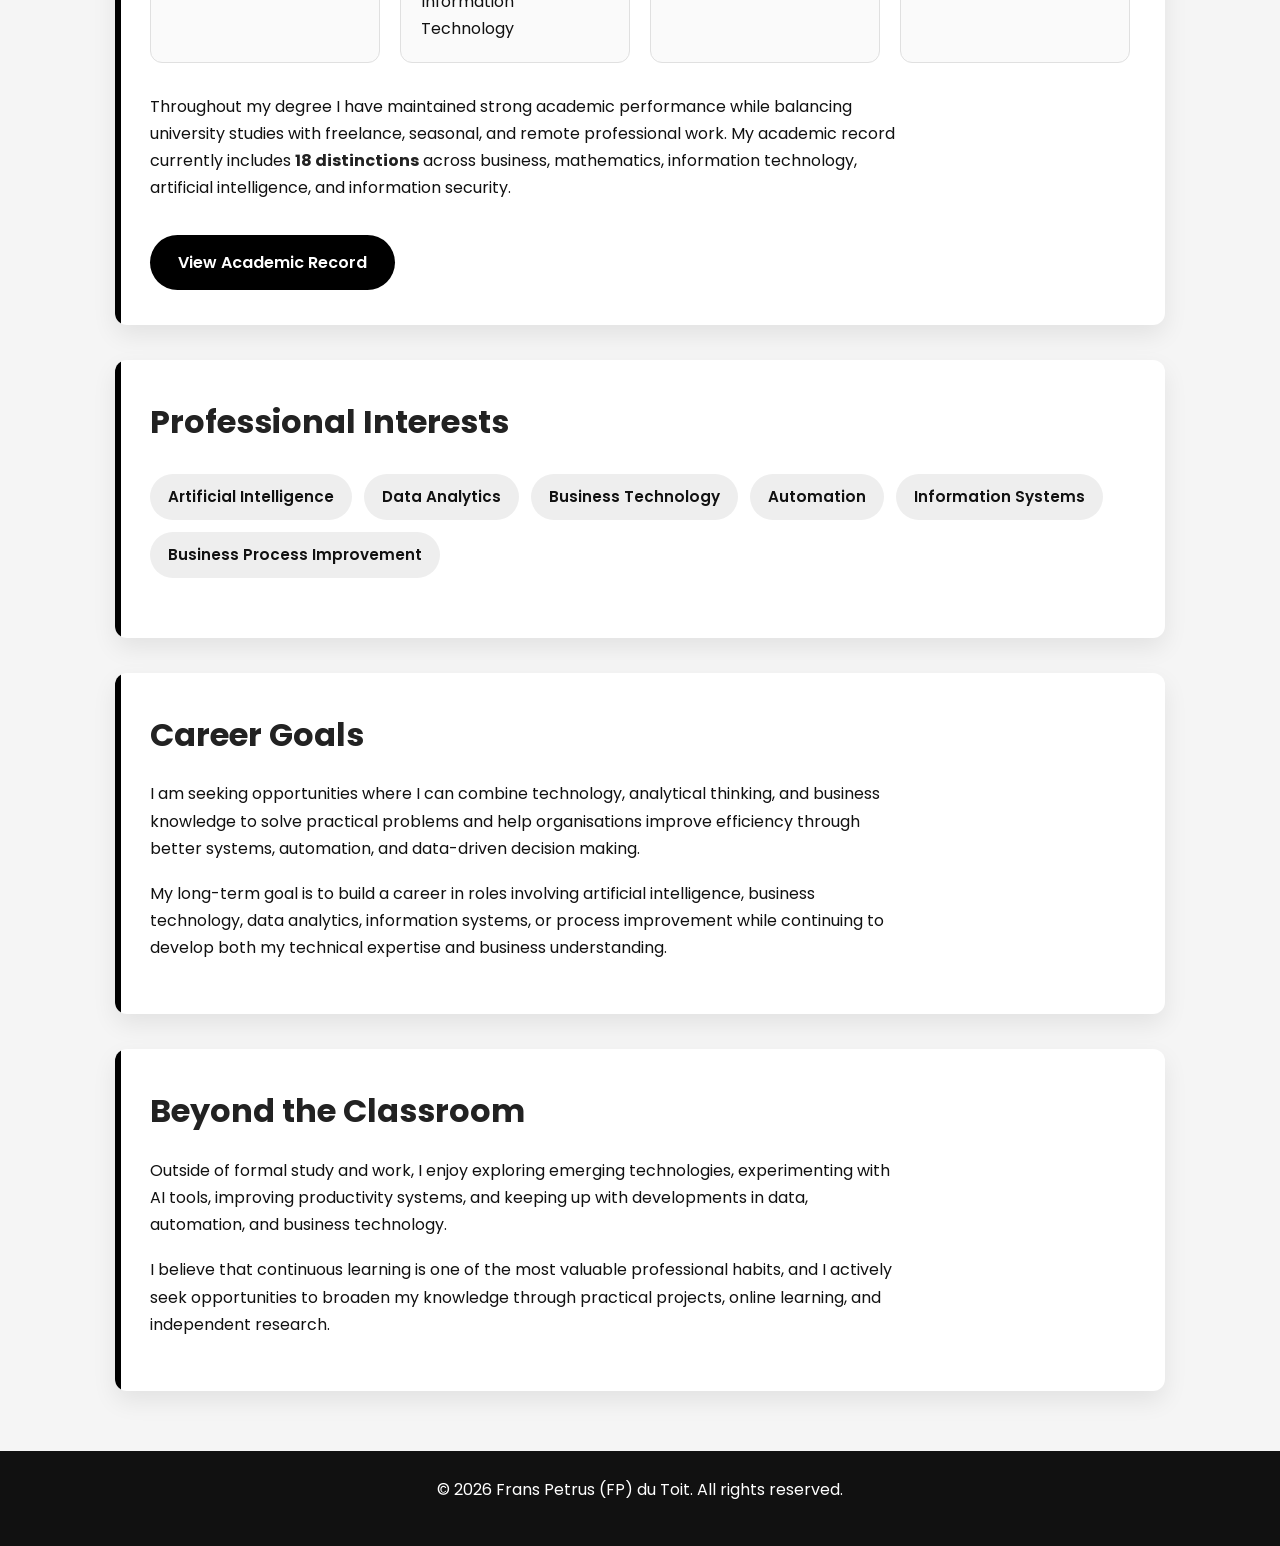
==== commit ff397c6b: "Update website colour scheme to black, white, and grey" ====
--- a/about.html
+++ b/about.html
@@ -28,14 +28,14 @@
 
     <header class="page-header">
 
-        <h1>FP du Toit</h1>
+        <h1>Frans-Petrus du Toit</h1>
 
         <p class="subtitle">
-            BSc Information Technology Student
+            BSc Information Technology
         </p>
 
         <p class="tagline">
-            Building practical IT, Data, Automation, and Business solutions.
+            Practical IT, Data, Automation, and Business solutions.
         </p>
 
     </header>
@@ -52,7 +52,6 @@
     <a href="achievements.html">Achievements</a>
     <a href="skills.html">Skills</a>
     <a href="projects.html">Projects</a>
-    <a href="volunteering.html">Volunteering</a>
     <a href="contact.html">Contact</a>
 </nav>
 
--- a/style.css
+++ b/style.css
@@ -1,5 +1,5 @@
 /* =========================================================
-   FP du Toit Professional Portfolio – Main Stylesheet
+   FP du Toit Professional Portfolio - Main Stylesheet
 ========================================================= */
 
 /* =========================================================
@@ -7,17 +7,17 @@
 ========================================================= */
 
 :root {
-    --primary: #2563eb;
-    --primary-dark: #1e40af;
-    --secondary: #475569;
-
-    --background: #f1f5f9;
+    --primary: #000000;
+    --primary-dark: #222222;
+    --secondary: #555555;
+
+    --background: #f5f5f5;
     --surface: #ffffff;
 
-    --text: #1e293b;
-    --text-light: #64748b;
-
-    --border: #e2e8f0;
+    --text: #111111;
+    --text-light: #666666;
+
+    --border: #e0e0e0;
 
     --shadow: 0 10px 25px rgba(0, 0, 0, .08);
 
@@ -89,7 +89,7 @@
 ========================================================= */
 
 .page-header {
-    background: linear-gradient(135deg, #1f3a5f, #2563eb);
+    background: linear-gradient(135deg, #111111, #444444);
     color: white;
     text-align: center;
     padding: 80px 20px;
@@ -112,7 +112,7 @@
 ========================================================= */
 
 nav {
-    background: #1e293b;
+    background: #111111;
     display: flex;
     justify-content: center;
     flex-wrap: wrap;
@@ -213,37 +213,23 @@
 }
 
 .job-meta {
-
     display: grid;
-
     grid-template-columns: repeat(auto-fit, minmax(220px, 1fr));
-
     gap: 12px;
-
     margin-top: 20px;
-
 }
 
 .job-meta div {
-
-    background: #f8fafc;
-
+    background: #fafafa;
     padding: 14px 18px;
-
     border-radius: 10px;
-
     border: 1px solid var(--border);
-
 }
 
 .job-meta strong {
-
     display: block;
-
-    color: var(--primary-dark);
-
+    color: var(--primary-dark);
     margin-bottom: 4px;
-
 }
 
 /* =========================================================
@@ -268,7 +254,7 @@
 
 .button:hover {
     transform: translateY(-3px);
-    box-shadow: 0 10px 18px rgba(37,99,235,.25);
+    box-shadow: 0 10px 18px rgba(0,0,0,.20);
 }
 
 .button.secondary {
@@ -276,7 +262,7 @@
 }
 
 .button.secondary:hover {
-    background: #334155;
+    background: #333333;
 }
 
 /* =========================================================
@@ -292,7 +278,7 @@
 }
 
 /* =========================================================
-   Skill Tags (merged + cleaned)
+   Skill Tags
 ========================================================= */
 
 .skill-tags {
@@ -305,8 +291,8 @@
 .skill-tags span {
     display: inline-block;
     padding: 10px 18px;
-    background: #e0f2fe;
-    color: #0f172a;
+    background: #eeeeee;
+    color: #111111;
     border-radius: 999px;
     font-size: .95rem;
     font-weight: 600;
@@ -317,11 +303,11 @@
     background: var(--primary);
     color: white;
     transform: translateY(-2px);
-    box-shadow: 0 8px 20px rgba(37,99,235,.25);
-}
-
-/* =========================================================
-   Statistics Cards (duplicate removed)
+    box-shadow: 0 8px 20px rgba(0,0,0,.20);
+}
+
+/* =========================================================
+   Statistics Cards
 ========================================================= */
 
 .stats-grid {
@@ -388,7 +374,7 @@
 }
 
 .results-table tr:hover {
-    background: #f8fafc;
+    background: #fafafa;
 }
 
 /* =========================================================
@@ -413,7 +399,7 @@
 ========================================================= */
 
 footer {
-    background: #1f3a5f;
+    background: #111111;
     color: white;
     text-align: center;
     padding: 25px;
@@ -451,7 +437,7 @@
 }
 
 .highlight-card {
-    background: #f8fafc;
+    background: #fafafa;
     border: 1px solid var(--border);
     border-radius: var(--radius);
     padding: 28px;
@@ -500,7 +486,7 @@
     top: 10px;
     bottom: 10px;
     width: 4px;
-    background: linear-gradient(to bottom, var(--primary), #60a5fa);
+    background: linear-gradient(to bottom, var(--primary), #cccccc);
     border-radius: 999px;
 }
 
@@ -591,12 +577,12 @@
 }
 
 .module-row:hover {
-    background: #f8fafc;
-    border-color: #dbeafe;
+    background: #fafafa;
+    border-color: #e0e0e0;
 }
 
 .module-row.distinction {
-    background: #f0fdf4;
+    background: #f0f0f0;
 }
 
 .module-name strong {
@@ -624,13 +610,13 @@
 }
 
 .badge.distinction {
-    background: #dcfce7;
-    color: #166534;
+    background: #e0e0e0;
+    color: #111111;
 }
 
 .badge.pass {
-    background: #dbeafe;
-    color: #1e40af;
+    background: #eeeeee;
+    color: #333333;
 }
 
 /* =========================================================
@@ -645,7 +631,7 @@
 }
 
 .qualification-summary div {
-    background: #f8fafc;
+    background: #fafafa;
     border: 1px solid var(--border);
     border-radius: var(--radius);
     padding: 20px;
@@ -669,7 +655,7 @@
 }
 
 .document-card {
-    background: #f8fafc;
+    background: #fafafa;
     border: 1px solid var(--border);
     border-radius: var(--radius);
     padding: 30px;
@@ -706,7 +692,7 @@
 }
 
 .assessment-card {
-    background: #f8fafc;
+    background: #fafafa;
     border-radius: var(--radius);
     padding: 25px;
     text-align: center;
@@ -784,7 +770,7 @@
 }
 
 .contact-item {
-    background: #f8fafc;
+    background: #fafafa;
     padding: 25px;
     border-radius: var(--radius);
     border: 1px solid #e2e8f0;
@@ -818,7 +804,7 @@
 .impact-box {
     margin-top: 30px;
     padding: 25px;
-    background: #eff6ff;
+    background: #f9f9f9;
     border-left: 5px solid var(--primary);
     border-radius: var(--radius);
 }
@@ -899,4 +885,4 @@
     width: 320px;
     display: block;
     border-radius: 16px;
-}
+}
